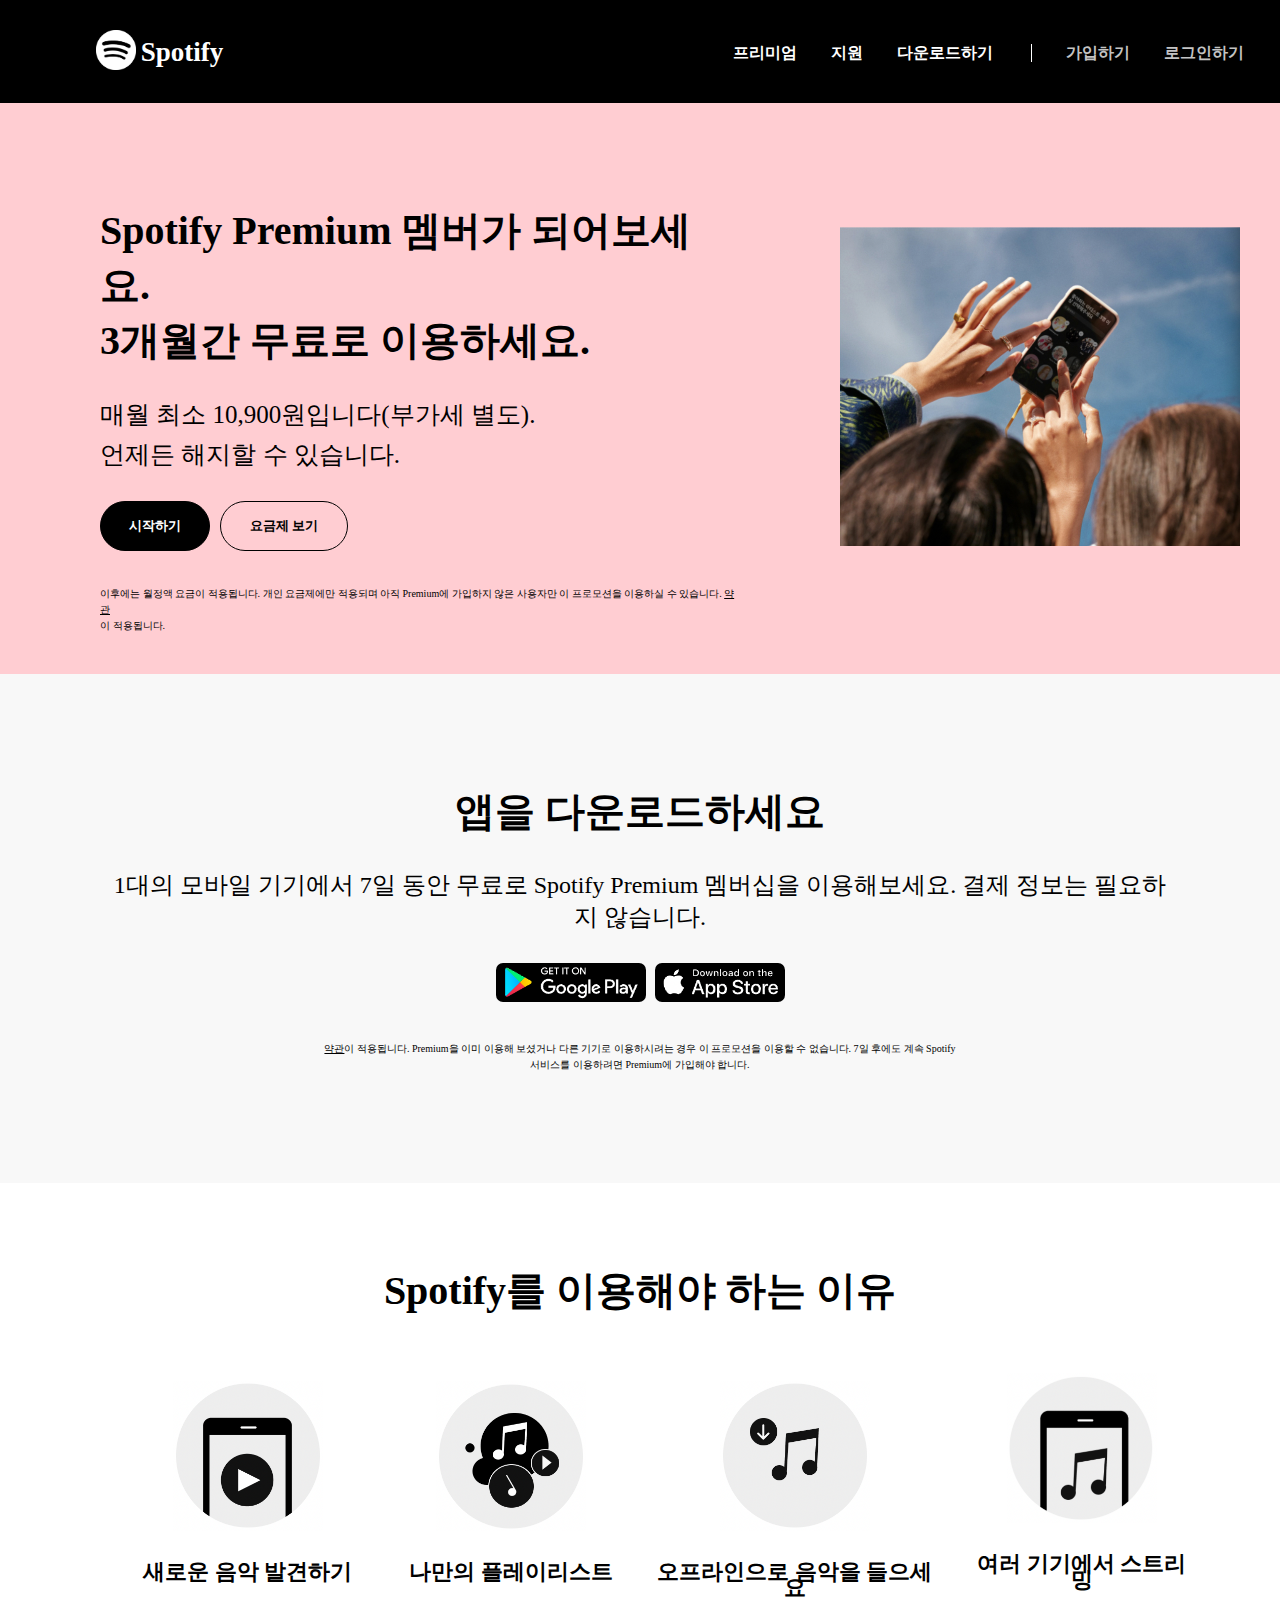
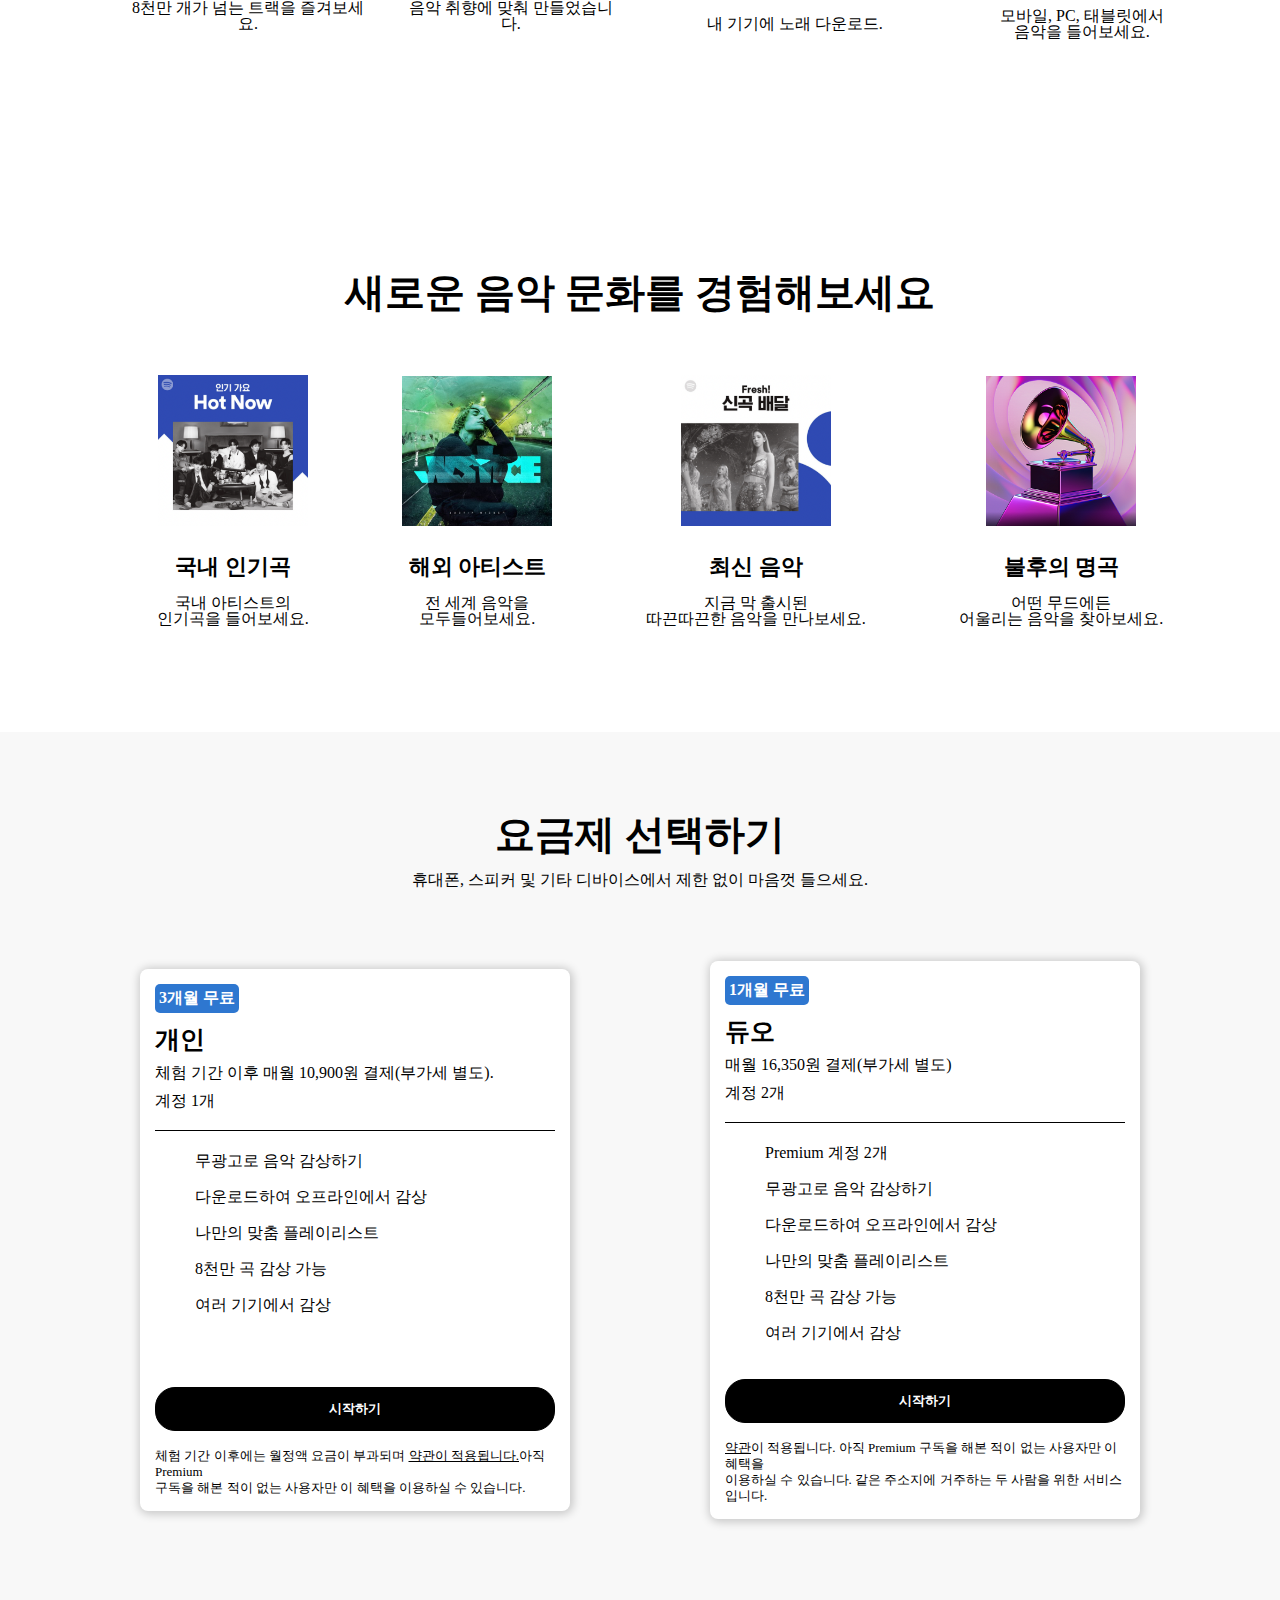
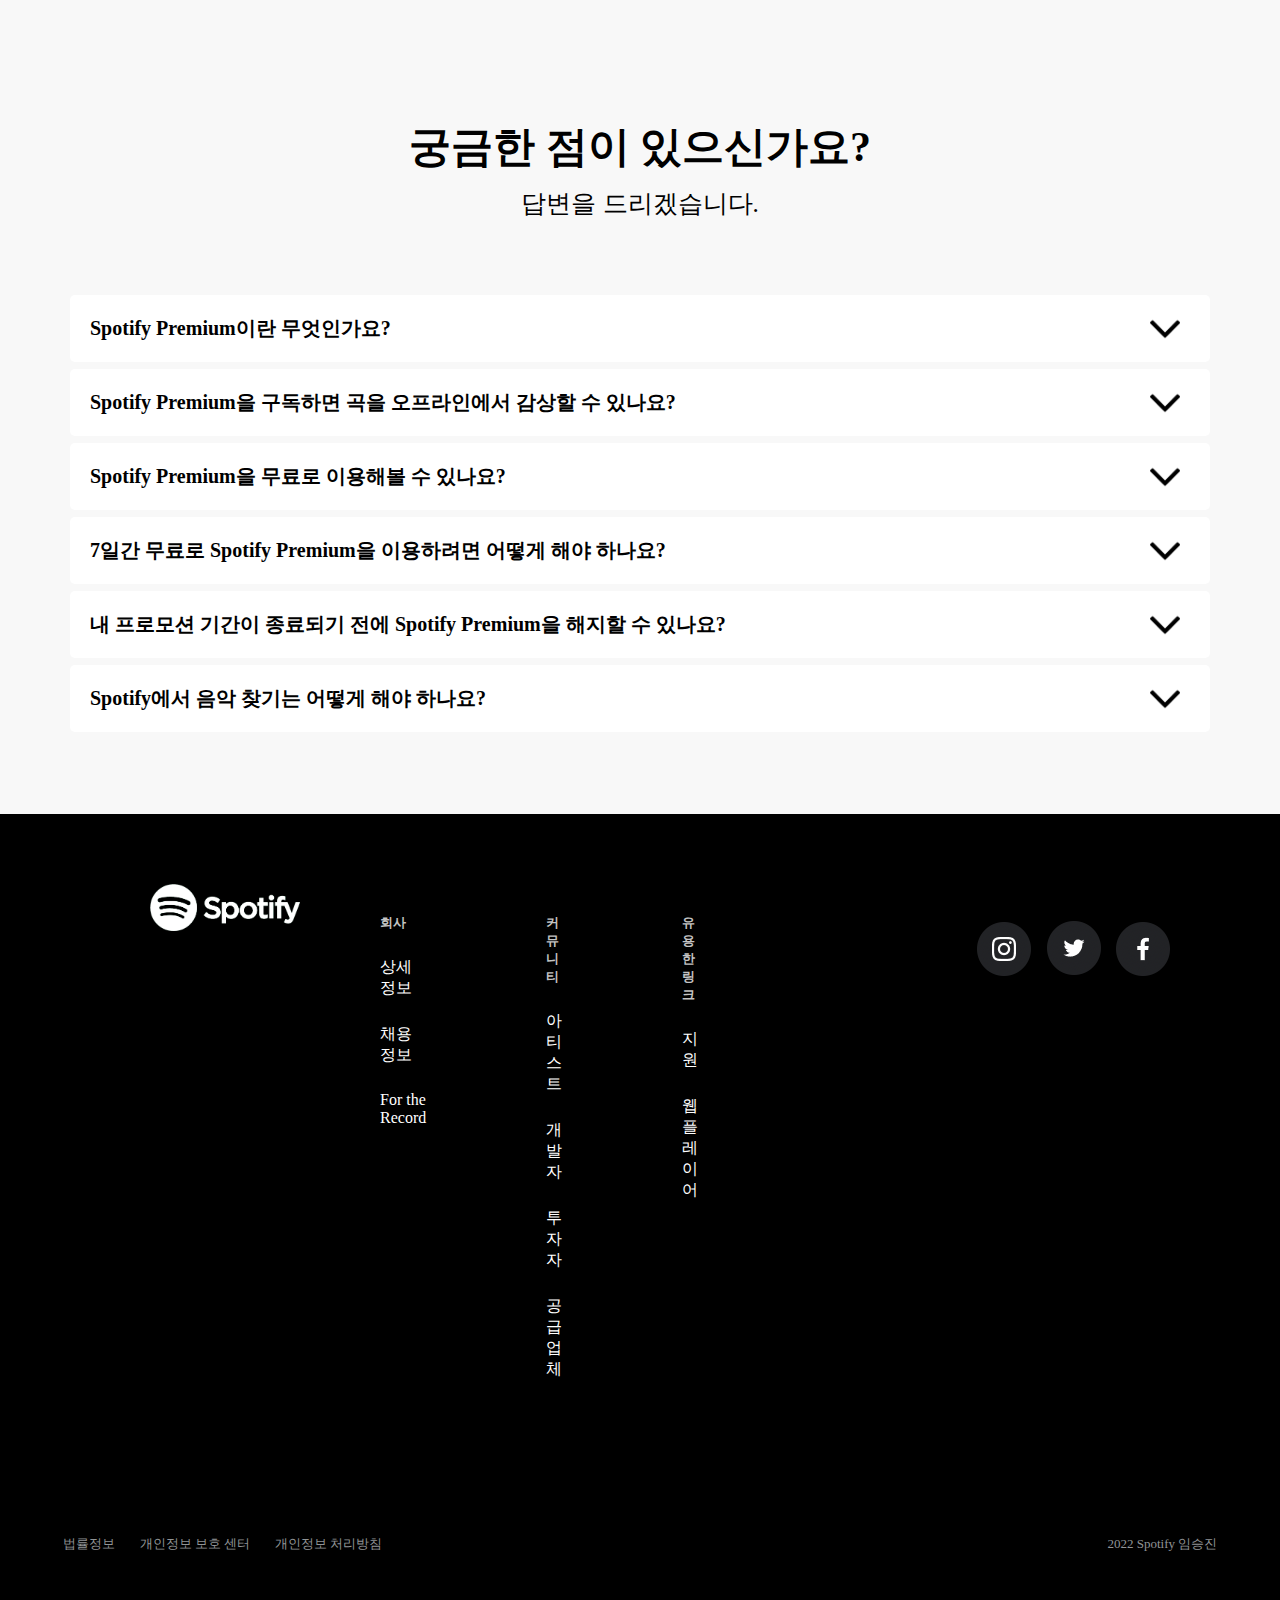
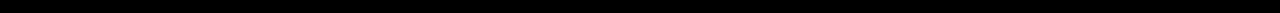
==== index.html @ c87c6ea9 "Add files via upload" ====
<!DOCTYPE html>
<html lang="en">
<head>
    <meta charset="UTF-8">
    <meta http-equiv="X-UA-Compatible" content="IE=edge">
    <meta name="viewport" content="width=device-width, initial-scale=1.0">
    <meta property="og:title" content="Spotify (임승진)">
    <meta property="og:description" content="Clone - Spotify">
    <meta property="og:image" content="hellow.png">
    <title>Spotify (임승진)</title>
</head>
<style>
    * {
        margin: 0 auto;
        padding: 0 auto;
    }

    a {
        color: inherit;
    }

    button:hover {
        background-color: rgba(0, 0, 0, 0.8);
    }

/* */

    #warp a {
        text-decoration: none;
        color: inherit;
    }

    #none {
        color: black;
        border-right: 1px solid white;
    }

    header {
        height: 103px;
        background-color: black;
    }

    header .logo {
        float: left;
        margin-right:5px;
        margin-top: 8px;
    }

    header .header_title {
        float: left;
        margin-top: 37px;
        margin-right: 510px;
        color: white;
        font-size: 27px;
    }

    header .logo img {
        width: 40px;
        margin-top: 22px;
    }

    header .menu {
        justify-content: space-between;
    }

     #warp{
        display: flex;
        justify-content: center;
        text-align: center;  
    }

    header .menu li {
        display: inline-block;
        margin: 43px 30px 0px 0px; /* */  
        color: white;
        font-weight: bold;
    }

    .menu li:hover {
        color: #1ED45F;
    }

    #sign {
        color: #c3c3c3;
    }

    #login {
        color: #c3c3c3;
        margin-right: -20px;
    }


    #sign:hover {
        color: #1ED45F;
    }

    #login:hover {
        color: #1ED45F;
    }

/* */

    .section {
        background-color: #FFCDD2;
        display: flex;
        width: 100%;
    }


    .grap {
        background-color: #FFCDD2;

        display: flex;
        align-items: center;
    }

    .space {
        padding: 100px;
    }

    .main_img {
        width: 400px;
        margin-right: 40px;
    }

    .title {
        font-size: 40px;
        margin-bottom: 30px;
    }

    .text {
        font-size: 25px;
        margin-bottom: 7px;

        font-weight: 400;
    }

    .text_2 {
        font-size: 25px;
        margin-bottom: 30px;
    }

    .alert {
        font-size: 10px;
        margin-top: 35px;
        line-height: 16px;
        margin-bottom: -60px;
    }

    #start {
        background-color: black;
        color: white;

        width: 110px;
        height: 50px;

        border: 1px solid black;
        border-radius: 30px;

        font-weight: bold;
        margin-right: 6px;

    }

    #start:hover {
        background-color: rgba(0, 0, 0, 0.8);
    }

    #pay {
        background-color: #FFCDD2;
        color: black;

        width: 128px;
        height: 50px;

        border: 1px solid black;
        border-radius: 30px;

        font-weight: bold;
    }

    #pay:hover {
        background-color: rgb(255, 231, 233);
    }

    .hi {
        display: inline;
    }

    /* */

    .section_2 {
        display: flex;
        flex-direction: column;
        justify-content: center;
        align-items: center;
        text-align: center;

        padding: 110px;
        padding-bottom: 170px;
        margin-bottom: 80px;
        background-color: rgb(248, 248, 248);
    }

    .section_2_title {
        font-size: 40px;
        font-weight: bold;
        text-align: center;
    }

    .section_2_text {
        font-size: 24px;
        margin-top: 30px;
        margin-bottom: 30px;
    }

    .section_2 .google img {
        width: 150px;
        border-radius: 7px;
        margin-right: 5px;
    }

    .section_2 .app img {
        width: 130px;
        border-radius: 7px;
    }

    /* */
    .section_3 {
        margin-bottom: 200px;
    }

    .section_3_list {
        margin-top: 80px;

        width: 1100px;

        display: flex;
        flex-direction: row;
        justify-content: center;
        align-items: center;

    }

    .section_3 ul, .section_4 ul{
        float: left;
        text-align: center;
        list-style: none;
        line-height: 16px;
        margin-top: -25px;

    }


    .section_3_list img{
        width: 150px;
    }

    .section_3_list ul :nth-child(2) {
        font-weight: bold;
        font-size: 22px;
        margin-top: 30px;
        margin-bottom: 20px;
    }

/* */

    .section_4 {
        margin-bottom: 80px;
    }
    
/* */

    .section_5_title {
        background-color: rgb(248, 248, 248);
        text-align: center;
    }

    .section_5_title :nth-child(1) {
        font-size: 40px;
        font-weight: bold;
        padding-top: 75px;
        margin-bottom: 8px;
    }


    .section_5 {
        background-color: rgb(248, 248, 248);
        display: flex;
        flex-direction: row;
        justify-content: center;
        align-items: center;
    }

    .section_5_box {
        background-color: white;
        width: 400px;

        border-radius: 8px;
        box-shadow: 1px 1px 10px 2px rgba(0, 0, 0, 0.2);

        padding: 15px; 
        margin: 70px;

    }

    .month {
        background-color: rgb(46, 119, 208);
        color: white;
        font-weight: bold;
        font-size: 16px;
        padding: 4px;
        display: inline-block;
        border-radius: 5px;
        margin-bottom: 10px;
    }

    .type {
        font-size: 25px;
        font-weight: bold;
        margin-bottom: 7px;
    }

    .month_ {
        margin-bottom: 7px;
    }

    .border {
        color: white;
        border-bottom: 1px solid black;
    }

    .section_5 ul {
        margin-top: 20px;
    }

    .section_5 li {
        margin-bottom: 15px;
    }

    .start {
        background-color: black;
        color: white;
        width: 400px;
        font-weight: bold;
        font-size: 13px;
        border: 1px solid black;
        border-radius: 20px;
        padding: 12px;
        margin-top: 20px;
    }

    .alert_2 {
        font-size: 13px;
        margin-top: 17px;
        line-height: 16px;
    }
    
/* */

    .section_6 {
        background-color: rgb(248, 248, 248);
        text-align: center;
        padding-bottom: 75px;
    }

    .section_6_title {
        padding-top: 130px;
        font-size: 42px;
        font-weight: bolder;
    }

    .section_6 .give {
        font-size: 25px;
        margin-top: 12px;
        margin-bottom: 75px;
    }

/* accordion */

    input[id*="answer"] {
        display: none;
    }

    input[id*="answer"] + label {
        display: block;
        background-color: white;
        padding: 20px;
        border-radius: 5px;
        font-weight: bold;
        font-size: 20px;
        text-align: start;
        cursor: pointer;
        position: relative;
    }

    input[id*="answer"] + label em {
        position: absolute;
        top: 50%;
        right: 30px;
        width: 30px;
        height: 30px;
        margin-top: -15px;
        display: inline-block;
        background: url(img/arrow_down.png) 0 0 no-repeat;
        background-size: 100%;
    }

    input[id*="answer"] + label + div {
        max-height: 0;
        overflow: hidden;
        background-color: white;
        font-size: 16px;
        font-weight: 500;
        margin-bottom: 4px;
        margin-top: 3px;
        text-align: start;
    }

    input[id*="answer"] + label + div p {
        display: inline-block;
        padding: 20px;
    }

    input[id*="answer"]:checked + label + div {
        max-height: 100px;
        padding: 20px;
    }

    input[id*="answer"]:checked + label{
        background-color: rgba(0, 0, 0, 0.1);
        color: #1ED45F;

    }

    input[id*="answer"]:checked + label em {
        background-position: 0 -30px;
    }

    .accordion {
        width: 1140px;
    }

    .accordion label:hover {
        color: #1ED45F;
    }

/* */

    .footer {
        background-color: black;
        color: white;
        padding: 100px;
        display: flex;
    }

    .footer_grap {
        display: flex;
    }

    .footer img {
        width: 150px;
        margin-top: -30px;
        margin-right: 40px;
        margin-left: 50px;
    }


    .footer_grap_list ul,li {
        list-style: none;
        margin-bottom: 25px;
        display: block;
    }

    .footer_grap ul {
        margin-right: 80px;
    }

    .footer_title {
        font-weight: 700;
        color: #c3c3c3;
        font-size: 13px;
    }

    .footer_img_ul {
        display: flex;
        margin-left: 300px;
    }

    .footer_img_ul img {
        width: 60px;
        margin: 5px;
    }

    #footer_img_3 {
        margin-right: -30px;
    }

    #footer_img_1 {
        margin-left: -150px;
    }

    .footer_grap a {
        text-decoration: none;
    }

    .footer_grap a:hover {
        color:#1ED45F;
    }
/* */
    .last {
        background-color: black;
        color: rgb(145, 148, 150);
        padding-top: 30px;
        padding-bottom: 60px;

        display: flex;
        flex-direction: row;
        justify-content: center;
        align-items: center;
    }

    .last :nth-child(1) {
        font-size: 13px;
        display: flex;
    }

    .last a {
        text-decoration: none;
        margin-right: 25px;
    }

    .last a:hover{
        color: #1ED45F;
    }

    .last p {
        margin-left: 700px;
    }
</style>

<body>
    <header>
        <div id="warp">
            <ul class="menu">
                <h1 class="logo">
                    <a href=""><img src="img/1.png"></a>
                </h1>
                <h1 class="header_title">
                    <a href="">Spotify</a>
                </h1>
                <li><a href="">프리미엄</a></li>
                <li><a href="">지원</a></li>
                <li><a href="">다운로드하기</a></li>
                <li id="none">.</li>
                <li id="sign""><a href="">가입하기</a></li>
                <li id="login"><a href="">로그인하기</a></li>
            </ul>
        </div>
    </header>
    <div class="section">
        <div class="grap">
            <div class="space">
                <h1 class="title">Spotify Premium 멤버가 되어보세요. <br> 3⁠개⁠월⁠간 무⁠료⁠로 이⁠용⁠하⁠세⁠요.</h1>
                <p class="text">매월 최소 10,900원입니다(부가세 별도).</p>
                <p class="text_2">언제든 해지할 수 있습니다.</p>
                <div class="hi"><button id="start">시작하기</button></div>
                <div class="hi"><button id="pay">요금제 보기</button></div>
                <p class="alert">이후에는 월정액 요금이 적용됩니다. 개인 요금제에만 적용되며 아직 Premium에 가입하지 않은 사용자만 이 프로모션을 이용하실 수 있습니다. <a
                        href="https://www.spotify.com/kr-ko/premium/?utm_source=kr_brand_none_text&utm_medium=paidsearch&utm_campaign=alwayson_kr_kr_premiumbusiness_koreasearch+desktop+core_brand+text+exact+kr+google&gclid=CjwKCAjw2rmWBhB4EiwAiJ0mtbAYKcS-V0rnIRgKWp7u4likzPueiaEJuzND63UTiAsfVI6I49yG6RoCrrcQAvD_BwE&gclsrc=aw.ds">약관</a><br>이 적용됩니다.</p>
            </div>
            <div><img class="main_img" src="img/spotify.png" alt=""></div>
        </div>
    </div>

    <div class="section_2">
            <p class="section_2_title">앱을 다운로드하세요</p>
            <p class="section_2_text">1대의 모바일 기기에서 7일 동안 무료로 Spotify Premium 멤버십을 이용해보세요. 결제 정보는 필요하지 않습니다.</p>
        <div>
            <a href="" class="google"><img src="img/google.png" alt=""></a>
            <a href="" class="app"><img src="img/app.png" alt=""></a>
        </div>
        <p class="alert"><a href="">약관</a>이 적용됩니다. Premium을 이미 이용해 보셨거나 다른 기기로 이용하시려는 경우 이 프로모션을 이용할 수 없습니다. 7일 후에도 계속 Spotify <br> 서비스를 이용하려면 Premium에 가입해야 합니다.</p> 
    </div>

    <div class="section_3">
        <p class="section_2_title">Spotify를 이용해야 하는 이유</p>
        <div class="section_3_list">
            <ul>
                <li><img src="img/section_1.png" alt=""></li>
                <li>새로운 음악 발견하기</li>
                <li>8천만 개가 넘는 트랙을 즐겨보세요.</li>
            </ul>
            <ul>
                <li><img src="img/section_2.png" alt=""></li>
                <li>나만의 플레이리스트</li>
                <li>음악 취향에 맞춰 만들었습니다.</li>
            </ul>
            <ul>
                <li><img src="img/section_3.png" alt=""></li>
                <li>오프라인으로 음악을 들으세요</li>
                <li>내 기기에 노래 다운로드.</li>
            </ul>
            <ul>
                <li><img src="img/section_4.png" alt=""></li>
                <li>여러 기기에서 스트리밍</li>
                <li>모바일, PC, 태블릿에서 <br>음악을 들어보세요.</li>
            </ul>
        </div>
    </div>
    
    <div class="section_4">
        <p class="section_2_title">새로운 음악 문화를 경험해보세요</p>
        <div class="section_3_list">
            <ul>
                <li><img src="img/new.png" alt=""></li>
                <li>국내 인기곡</li>
                <li>국내 아티스트의 <br> ⁠인기곡을 들어보세요.</li>
            </ul>
            <ul>
                <li><img src="img/justin.jpeg" alt=""></li>
                <li>해외 아티스트</li>
                <li>전 세계 음악을 <br> 모두들어보세요.</li>
            </ul>
            <ul>
                <li><img src="img/fresh.png" alt=""></li>
                <li>최신 음악</li>
                <li>지금 막 출시된 <br> 따끈따끈한 음악을 만나보세요.</li>
            </ul>
            <ul>
                <li><img src="img/grammy.jpeg" alt=""></li>
                <li>불후의 명곡</li>
                <li>어떤 무드에든 <br> 어울리는 음악을 찾아보세요.</li>
            </ul>
        </div>
    </div>
        <div class="section_5_title">
            <p>요금제 선택하기</p>
            <p>휴대폰, 스피커 및 기타 디바이스에서 제한 없이 마음껏 들으세요.</p>
        </div>
    <div class="section_5">
        <div class="section_5_box">
            <div class="section_5_in">
                <p class="month">3개월 무료</p>
                <p class="type">개인</p>
                <p class="month_">체험 기간 이후 매월 10,900원 결제(부가세 별도).</p>
                <p>계정 1개</p>
                <div class="border">.</div>
                <div>
                    <ul>
                        <li>무광고로 음악 감상하기</li>
                        <li>다운로드하여 오프라인에서 감상</li>
                        <li>나만의 맞춤 플레이리스트</li>
                        <li>8천만 곡 감상 가능</li>
                        <li>여러 기기에서 감상</li> <br> <br>
                    </ul>
                </div>
                <div>
                    <button class="start">시작하기</button>
                </div>
                <p class="alert_2">체험 기간 이후에는 월정액 요금이 부과되며 <a href="#">약관이 적용됩니다.</a>아직 Premium <br> 구독을 해본 적이 없는 사용자만 이 혜택을 이용하실 수 있습니다.</p>
            </div>
        </div>

        <div class="section_5_box">
            <div class="section_5_in">
                <p class="month">1개월 무료</p>
                <p class="type">듀오</p>
                <p class="month_">매월 16,350원 결제(부가세 별도)</p>
                <p>계정 2개</p>
                <div class="border">.</div>
                <div>
                    <ul>
                        <li>Premium 계정 2개</li>
                        <li>무광고로 음악 감상하기</li>
                        <li>다운로드하여 오프라인에서 감상</li>
                        <li>나만의 맞춤 플레이리스트</li>
                        <li>8천만 곡 감상 가능</li>
                        <li>여러 기기에서 감상</li>
                    </ul>
                </div>
                <div>
                    <button class="start">시작하기</button>
                </div>
                <p class="alert_2"><a href="#">약관</a>이 적용됩니다. 아직 Premium 구독을 해본 적이 없는 사용자만 이 혜택을 <br>이용하실 수 있습니다. 같은 주소지에 거주하는 두 사람을 위한 서비스입니다.</p>
            </div>
        </div>
    </div>

    <div class="section_6">
        <p class="section_6_title">궁금한 점이 있으신가요?</p>
        <p class="give">답변을 드리겠습니다.</p>
        <div class="accordion">
            <input type="checkbox" name="" id="answer01">
            <label for="answer01">Spotify Premium이란 무엇인가요? <em></em></label>
            <div><p>
                Spotify Premium은 유료 멤버십 서비스입니다.
                대한민국에서는 개인 및 듀오 요금제로 Spotify Premium을 사용할 수 있습니다.</p></div>
            </div>
            
            <div class="accordion">
                <input type="checkbox" name="" id="answer02">
                <label for="answer02">Spotify Premium을 구독하면 곡을 오프라인에서 감상할 수 있나요? <em></em></label>
                <div><p>예. 모든 요금제에서 오프라인 감상이 가능합니다. 다운로드한 플레이리스트는 기기의 Spotify 앱에 저장되며 오프라인에서 스트리밍할 수 있습니다. 7일 무료 체험에서는 오프라인 듣기를 할 수 없습니다.</p></div>
            </div>
            
            <div class="accordion">
                <input type="checkbox" name="" id="answer03">
                <label for="answer03">Spotify Premium을 무료로 이용해볼 수 있나요? <em></em></label>
                <div><p>예. 아직 Premium을 이용해 보신 적이 없다면 1개의 모바일 폰에서 7일 동안 무료로 Spotify Premium을 이용하실 수 있습니다. 결제 세부 정보는 필요하지 않습니다. 7일 무료 체험 기간 이후에 개인 또는 듀오 요금제를 구독하면 1개월 동안 무료로 Premium 멤버십을 이용하실 수 있습니다.</p></div>
            </div>
            
            <div class="accordion">
                <input type="checkbox" name="" id="answer04">
                <label for="answer04">7일간 무료로 Spotify Premium을 이용하려면 어떻게 해야 하나요? <em></em></label>
                <div><p>Spotify Premium에 가입한 다음 모바일 폰의 Spotify 앱을 통해서 7일간 무료로 체험해 보실 수 있습니다. 이 기간에는 모바일 폰 이외의 다른 디바이스에 이 혜택이 제공되지 않습니다.</p></div>
            </div>
            
            <div class="accordion">
                <input type="checkbox" name="" id="answer05">
                <label for="answer05">내 프로모션 기간이 종료되기 전에 Spotify Premium을 해지할 수 있나요? <em></em></label>
                <div><p>예. 계정 페이지에서 언제든 해지 가능합니다.</p></div>
            </div>
            
            <div class="accordion">
                <input type="checkbox" name="" id="answer06">
                <label for="answer06">Spotify에서 음악 찾기는 어떻게 해야 하나요? <em></em></label>
                <div><p>Spotify는 원하는 음악을 검색할 수 있는 음악 검색 기능을 쉽게 사용할 수 있습니다. iOS 또는 Android 앱에서는 가사 검색도 지원됩니다.</p></div>
            </div>
        </div>
    </div>

    <footer>
        <div class="footer">
            <div class="footer_grap">
                <div><img src="img/2.png" alt=""></div>
                        <ul>
                            <li class="footer_title">회사</li> <a href="">
                            <a href="#"><li class="_hover">상세정보</li></a>
                            <a href="#"><li class="_hover">채용 정보</li></a>
                            <a href="#"><li class="_hover">For the Record</li></a>
                        </ul>
                        <ul>
                            <li class="footer_title">커뮤니티</li>
                            <a href="#"><li class="_hover">아티스트</li></a>
                            <a href="#"><li class="_hover">개발자</li></a>
                            <a href="#"><li class="_hover">투자자</li></a>
                            <a href="#"><li class="_hover">공급업체</li></a>
                        </ul>
                        <ul>
                            <li class="footer_title">유용한 링크</li>
                            <a href="#"><li class="_hover">지원</li></a>
                            <a href="#"><li class="_hover">웹 플레이어</li></a>
                        </ul>
                    <div>
                        <ul class="footer_img_ul">
                            <li id="footer_img_1"><a href="#"><img src="img/footer_1.png" alt=""></a></li>
                            <li><a href="#"><img src="img/footer_2.png" alt=""></a></li>
                            <li id="footer_img_3"><a href="#"><img src="img/footer_3.png" alt=""></a></li>
                        </ul>
                    </div>
                    <div>
                        
                    </div>
                </div>
            </footer>

            <div class="last">
                <div>
                    <a href="#">법률정보</a>
                    <a href="#">개인정보 보호 센터</a>
                    <a href="#">개인정보 처리방침</a>
                    <p>2022 Spotify 임승진</p>
                </div>
            </div>
    <script src="js.js"></script>
    </body>
    
    </html>
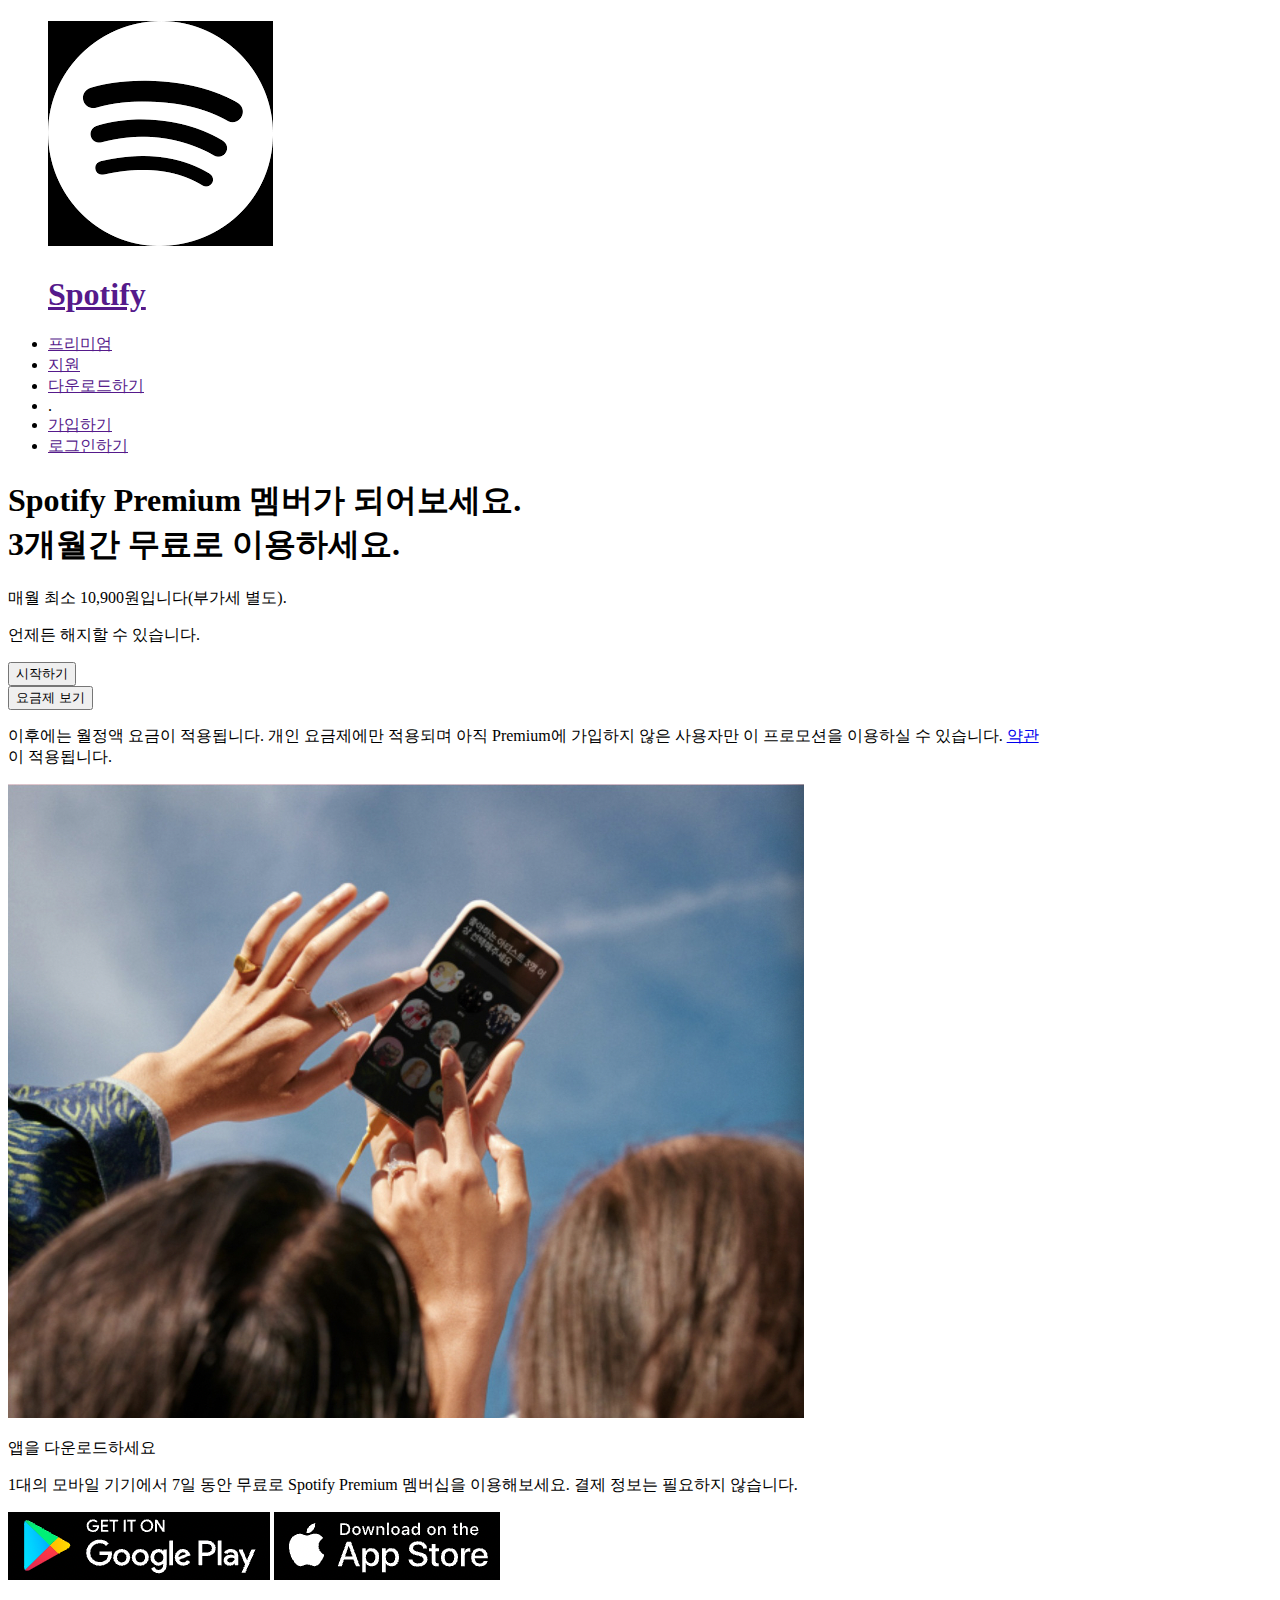
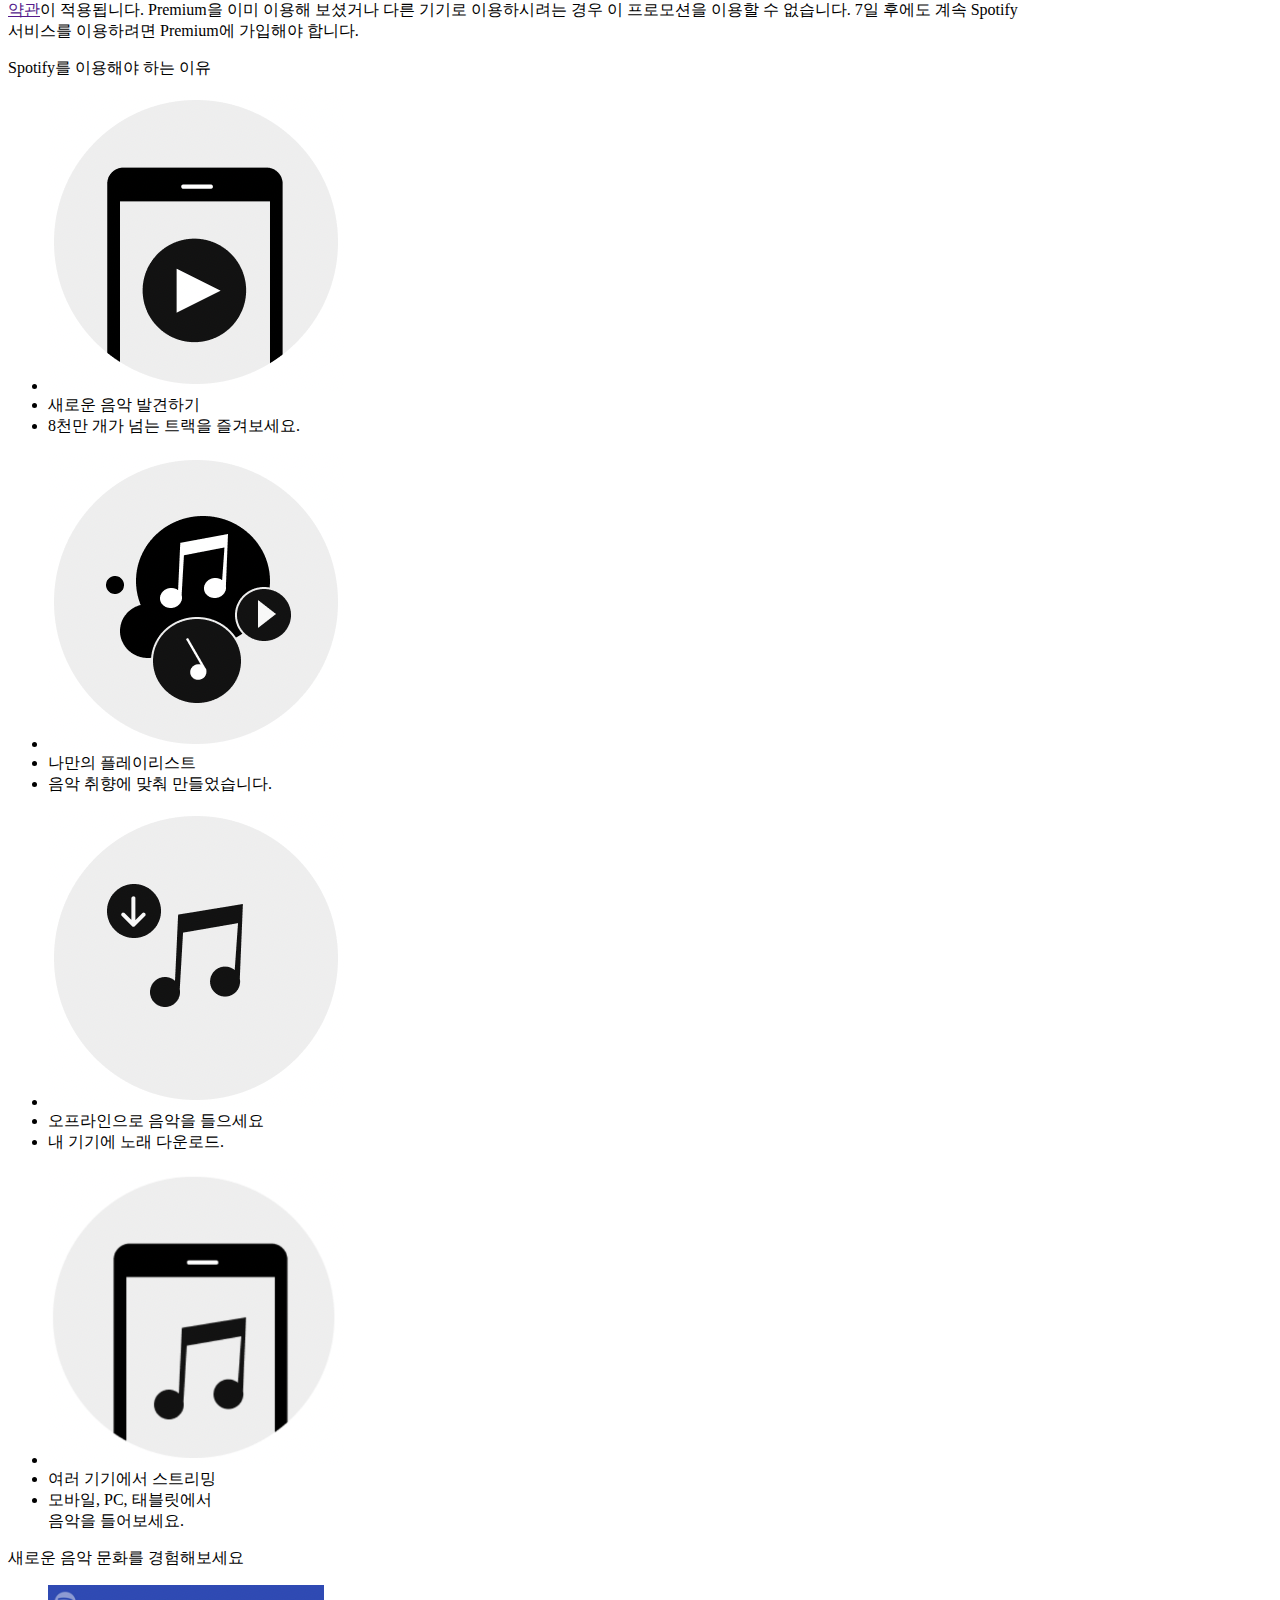
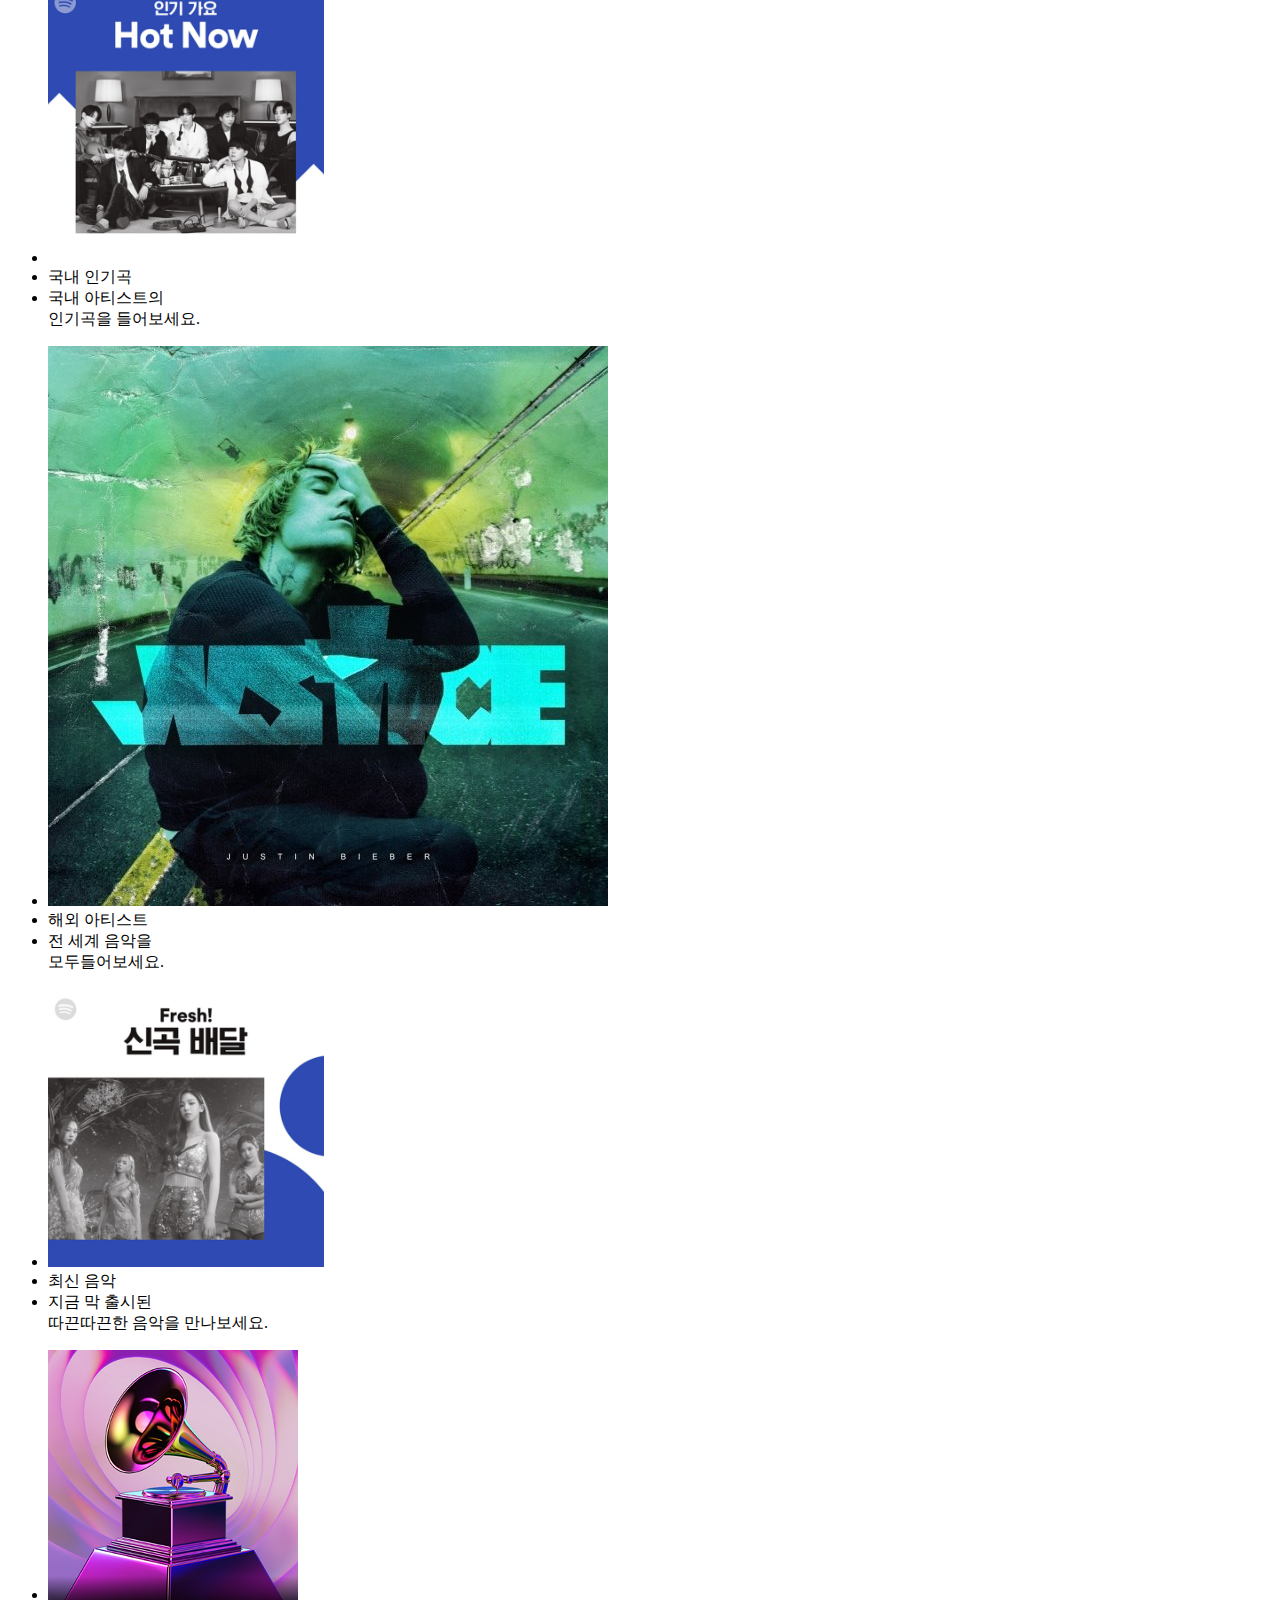
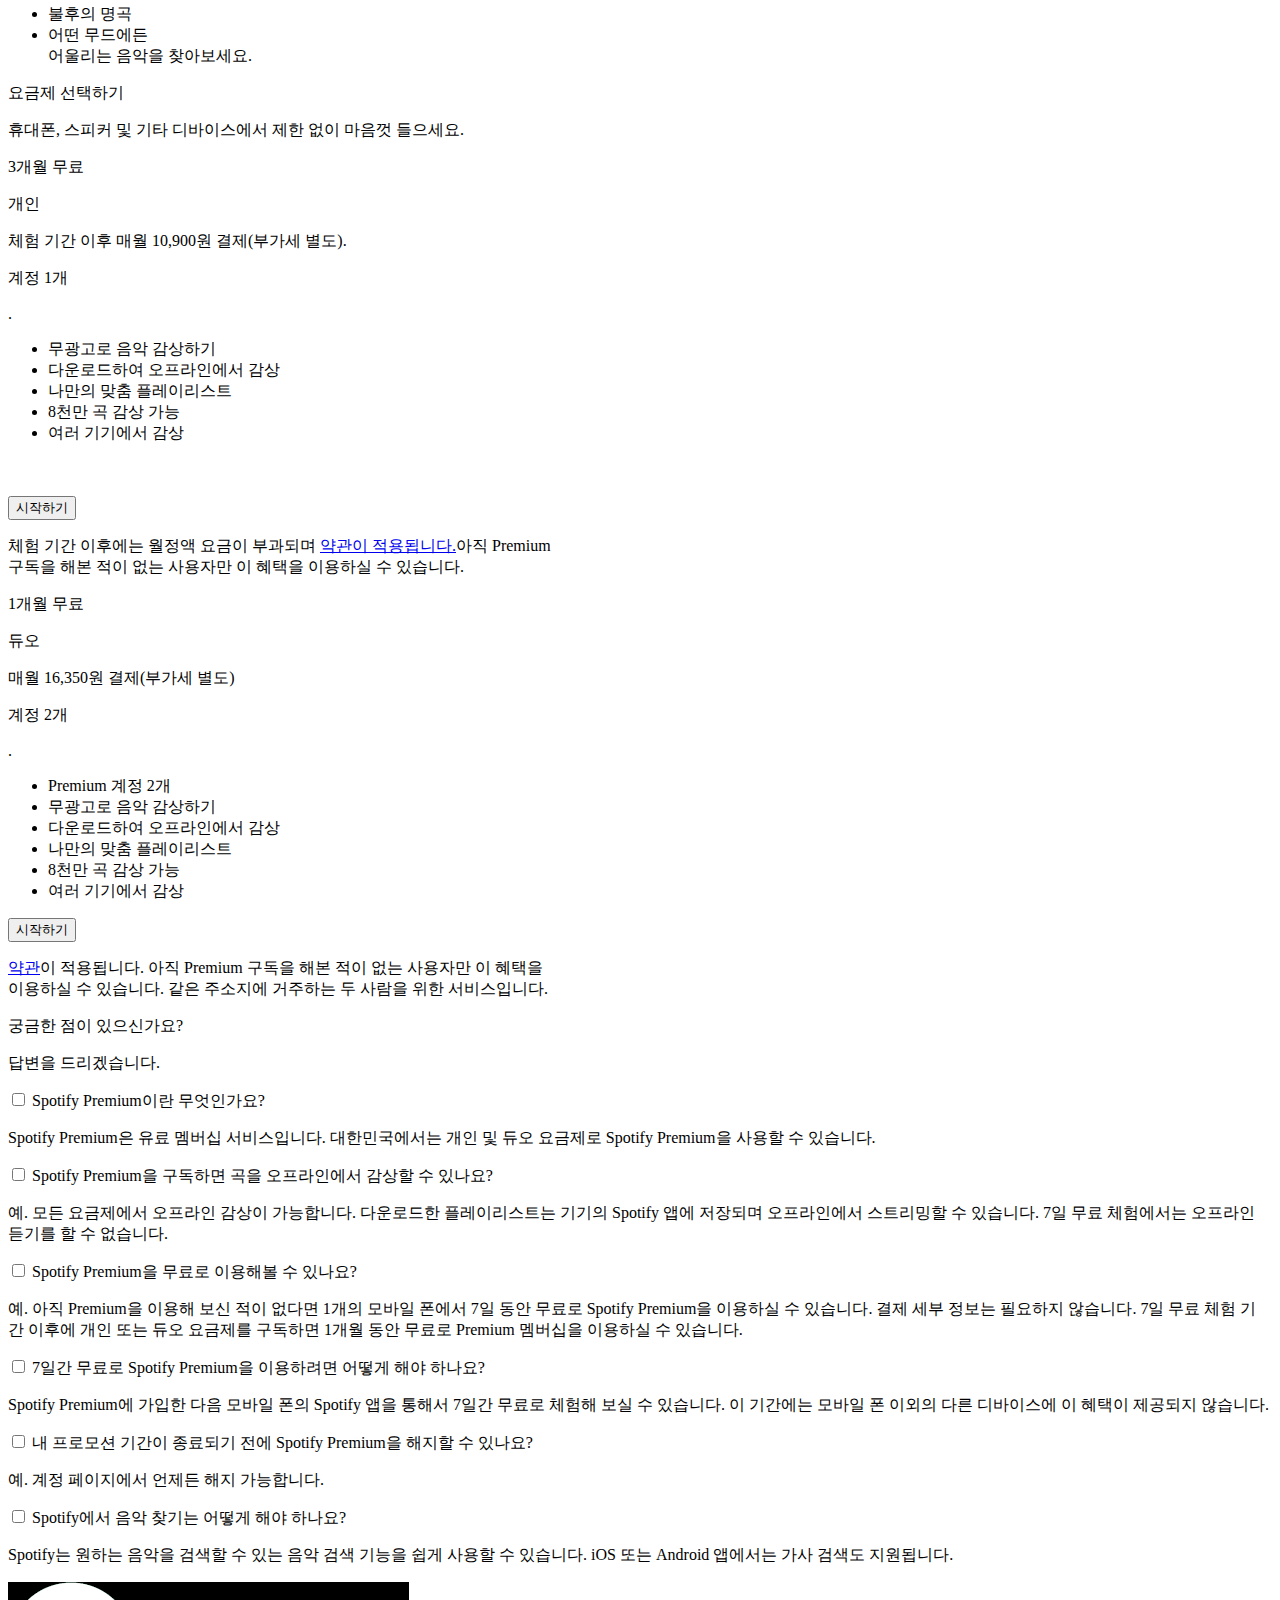
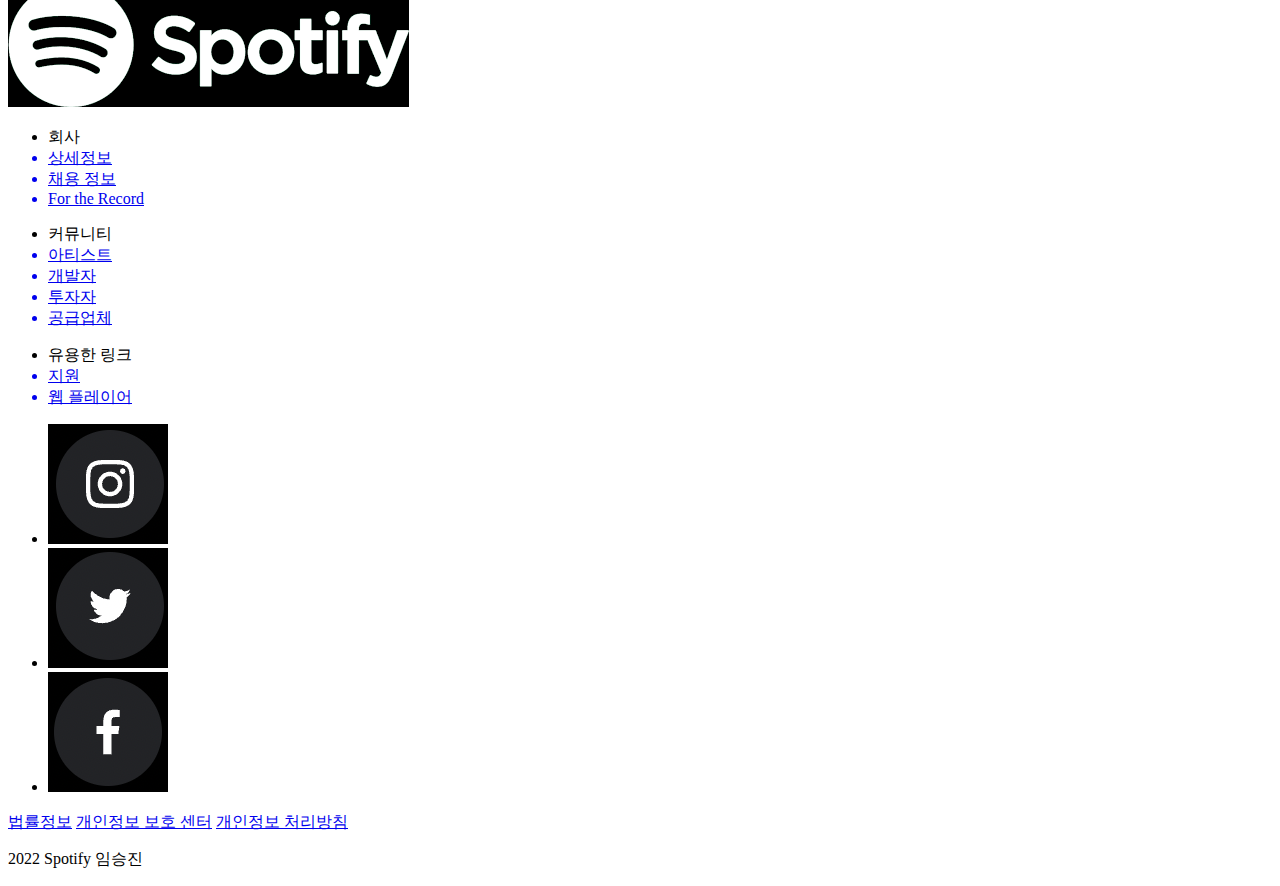
==== commit eed7a268: "Update index.html" ====
--- a/index.html
+++ b/index.html
@@ -8,537 +8,8 @@
     <meta property="og:description" content="Clone - Spotify">
     <meta property="og:image" content="hellow.png">
     <title>Spotify (임승진)</title>
+    <link rel="stylesheet" href="style.css">
 </head>
-<style>
-    * {
-        margin: 0 auto;
-        padding: 0 auto;
-    }
-
-    a {
-        color: inherit;
-    }
-
-    button:hover {
-        background-color: rgba(0, 0, 0, 0.8);
-    }
-
-/* */
-
-    #warp a {
-        text-decoration: none;
-        color: inherit;
-    }
-
-    #none {
-        color: black;
-        border-right: 1px solid white;
-    }
-
-    header {
-        height: 103px;
-        background-color: black;
-    }
-
-    header .logo {
-        float: left;
-        margin-right:5px;
-        margin-top: 8px;
-    }
-
-    header .header_title {
-        float: left;
-        margin-top: 37px;
-        margin-right: 510px;
-        color: white;
-        font-size: 27px;
-    }
-
-    header .logo img {
-        width: 40px;
-        margin-top: 22px;
-    }
-
-    header .menu {
-        justify-content: space-between;
-    }
-
-     #warp{
-        display: flex;
-        justify-content: center;
-        text-align: center;  
-    }
-
-    header .menu li {
-        display: inline-block;
-        margin: 43px 30px 0px 0px; /* */  
-        color: white;
-        font-weight: bold;
-    }
-
-    .menu li:hover {
-        color: #1ED45F;
-    }
-
-    #sign {
-        color: #c3c3c3;
-    }
-
-    #login {
-        color: #c3c3c3;
-        margin-right: -20px;
-    }
-
-
-    #sign:hover {
-        color: #1ED45F;
-    }
-
-    #login:hover {
-        color: #1ED45F;
-    }
-
-/* */
-
-    .section {
-        background-color: #FFCDD2;
-        display: flex;
-        width: 100%;
-    }
-
-
-    .grap {
-        background-color: #FFCDD2;
-
-        display: flex;
-        align-items: center;
-    }
-
-    .space {
-        padding: 100px;
-    }
-
-    .main_img {
-        width: 400px;
-        margin-right: 40px;
-    }
-
-    .title {
-        font-size: 40px;
-        margin-bottom: 30px;
-    }
-
-    .text {
-        font-size: 25px;
-        margin-bottom: 7px;
-
-        font-weight: 400;
-    }
-
-    .text_2 {
-        font-size: 25px;
-        margin-bottom: 30px;
-    }
-
-    .alert {
-        font-size: 10px;
-        margin-top: 35px;
-        line-height: 16px;
-        margin-bottom: -60px;
-    }
-
-    #start {
-        background-color: black;
-        color: white;
-
-        width: 110px;
-        height: 50px;
-
-        border: 1px solid black;
-        border-radius: 30px;
-
-        font-weight: bold;
-        margin-right: 6px;
-
-    }
-
-    #start:hover {
-        background-color: rgba(0, 0, 0, 0.8);
-    }
-
-    #pay {
-        background-color: #FFCDD2;
-        color: black;
-
-        width: 128px;
-        height: 50px;
-
-        border: 1px solid black;
-        border-radius: 30px;
-
-        font-weight: bold;
-    }
-
-    #pay:hover {
-        background-color: rgb(255, 231, 233);
-    }
-
-    .hi {
-        display: inline;
-    }
-
-    /* */
-
-    .section_2 {
-        display: flex;
-        flex-direction: column;
-        justify-content: center;
-        align-items: center;
-        text-align: center;
-
-        padding: 110px;
-        padding-bottom: 170px;
-        margin-bottom: 80px;
-        background-color: rgb(248, 248, 248);
-    }
-
-    .section_2_title {
-        font-size: 40px;
-        font-weight: bold;
-        text-align: center;
-    }
-
-    .section_2_text {
-        font-size: 24px;
-        margin-top: 30px;
-        margin-bottom: 30px;
-    }
-
-    .section_2 .google img {
-        width: 150px;
-        border-radius: 7px;
-        margin-right: 5px;
-    }
-
-    .section_2 .app img {
-        width: 130px;
-        border-radius: 7px;
-    }
-
-    /* */
-    .section_3 {
-        margin-bottom: 200px;
-    }
-
-    .section_3_list {
-        margin-top: 80px;
-
-        width: 1100px;
-
-        display: flex;
-        flex-direction: row;
-        justify-content: center;
-        align-items: center;
-
-    }
-
-    .section_3 ul, .section_4 ul{
-        float: left;
-        text-align: center;
-        list-style: none;
-        line-height: 16px;
-        margin-top: -25px;
-
-    }
-
-
-    .section_3_list img{
-        width: 150px;
-    }
-
-    .section_3_list ul :nth-child(2) {
-        font-weight: bold;
-        font-size: 22px;
-        margin-top: 30px;
-        margin-bottom: 20px;
-    }
-
-/* */
-
-    .section_4 {
-        margin-bottom: 80px;
-    }
-    
-/* */
-
-    .section_5_title {
-        background-color: rgb(248, 248, 248);
-        text-align: center;
-    }
-
-    .section_5_title :nth-child(1) {
-        font-size: 40px;
-        font-weight: bold;
-        padding-top: 75px;
-        margin-bottom: 8px;
-    }
-
-
-    .section_5 {
-        background-color: rgb(248, 248, 248);
-        display: flex;
-        flex-direction: row;
-        justify-content: center;
-        align-items: center;
-    }
-
-    .section_5_box {
-        background-color: white;
-        width: 400px;
-
-        border-radius: 8px;
-        box-shadow: 1px 1px 10px 2px rgba(0, 0, 0, 0.2);
-
-        padding: 15px; 
-        margin: 70px;
-
-    }
-
-    .month {
-        background-color: rgb(46, 119, 208);
-        color: white;
-        font-weight: bold;
-        font-size: 16px;
-        padding: 4px;
-        display: inline-block;
-        border-radius: 5px;
-        margin-bottom: 10px;
-    }
-
-    .type {
-        font-size: 25px;
-        font-weight: bold;
-        margin-bottom: 7px;
-    }
-
-    .month_ {
-        margin-bottom: 7px;
-    }
-
-    .border {
-        color: white;
-        border-bottom: 1px solid black;
-    }
-
-    .section_5 ul {
-        margin-top: 20px;
-    }
-
-    .section_5 li {
-        margin-bottom: 15px;
-    }
-
-    .start {
-        background-color: black;
-        color: white;
-        width: 400px;
-        font-weight: bold;
-        font-size: 13px;
-        border: 1px solid black;
-        border-radius: 20px;
-        padding: 12px;
-        margin-top: 20px;
-    }
-
-    .alert_2 {
-        font-size: 13px;
-        margin-top: 17px;
-        line-height: 16px;
-    }
-    
-/* */
-
-    .section_6 {
-        background-color: rgb(248, 248, 248);
-        text-align: center;
-        padding-bottom: 75px;
-    }
-
-    .section_6_title {
-        padding-top: 130px;
-        font-size: 42px;
-        font-weight: bolder;
-    }
-
-    .section_6 .give {
-        font-size: 25px;
-        margin-top: 12px;
-        margin-bottom: 75px;
-    }
-
-/* accordion */
-
-    input[id*="answer"] {
-        display: none;
-    }
-
-    input[id*="answer"] + label {
-        display: block;
-        background-color: white;
-        padding: 20px;
-        border-radius: 5px;
-        font-weight: bold;
-        font-size: 20px;
-        text-align: start;
-        cursor: pointer;
-        position: relative;
-    }
-
-    input[id*="answer"] + label em {
-        position: absolute;
-        top: 50%;
-        right: 30px;
-        width: 30px;
-        height: 30px;
-        margin-top: -15px;
-        display: inline-block;
-        background: url(img/arrow_down.png) 0 0 no-repeat;
-        background-size: 100%;
-    }
-
-    input[id*="answer"] + label + div {
-        max-height: 0;
-        overflow: hidden;
-        background-color: white;
-        font-size: 16px;
-        font-weight: 500;
-        margin-bottom: 4px;
-        margin-top: 3px;
-        text-align: start;
-    }
-
-    input[id*="answer"] + label + div p {
-        display: inline-block;
-        padding: 20px;
-    }
-
-    input[id*="answer"]:checked + label + div {
-        max-height: 100px;
-        padding: 20px;
-    }
-
-    input[id*="answer"]:checked + label{
-        background-color: rgba(0, 0, 0, 0.1);
-        color: #1ED45F;
-
-    }
-
-    input[id*="answer"]:checked + label em {
-        background-position: 0 -30px;
-    }
-
-    .accordion {
-        width: 1140px;
-    }
-
-    .accordion label:hover {
-        color: #1ED45F;
-    }
-
-/* */
-
-    .footer {
-        background-color: black;
-        color: white;
-        padding: 100px;
-        display: flex;
-    }
-
-    .footer_grap {
-        display: flex;
-    }
-
-    .footer img {
-        width: 150px;
-        margin-top: -30px;
-        margin-right: 40px;
-        margin-left: 50px;
-    }
-
-
-    .footer_grap_list ul,li {
-        list-style: none;
-        margin-bottom: 25px;
-        display: block;
-    }
-
-    .footer_grap ul {
-        margin-right: 80px;
-    }
-
-    .footer_title {
-        font-weight: 700;
-        color: #c3c3c3;
-        font-size: 13px;
-    }
-
-    .footer_img_ul {
-        display: flex;
-        margin-left: 300px;
-    }
-
-    .footer_img_ul img {
-        width: 60px;
-        margin: 5px;
-    }
-
-    #footer_img_3 {
-        margin-right: -30px;
-    }
-
-    #footer_img_1 {
-        margin-left: -150px;
-    }
-
-    .footer_grap a {
-        text-decoration: none;
-    }
-
-    .footer_grap a:hover {
-        color:#1ED45F;
-    }
-/* */
-    .last {
-        background-color: black;
-        color: rgb(145, 148, 150);
-        padding-top: 30px;
-        padding-bottom: 60px;
-
-        display: flex;
-        flex-direction: row;
-        justify-content: center;
-        align-items: center;
-    }
-
-    .last :nth-child(1) {
-        font-size: 13px;
-        display: flex;
-    }
-
-    .last a {
-        text-decoration: none;
-        margin-right: 25px;
-    }
-
-    .last a:hover{
-        color: #1ED45F;
-    }
-
-    .last p {
-        margin-left: 700px;
-    }
-</style>
-
 <body>
     <header>
         <div id="warp">
@@ -775,5 +246,4 @@
             </div>
     <script src="js.js"></script>
     </body>
-    
-    </html>+    </html>
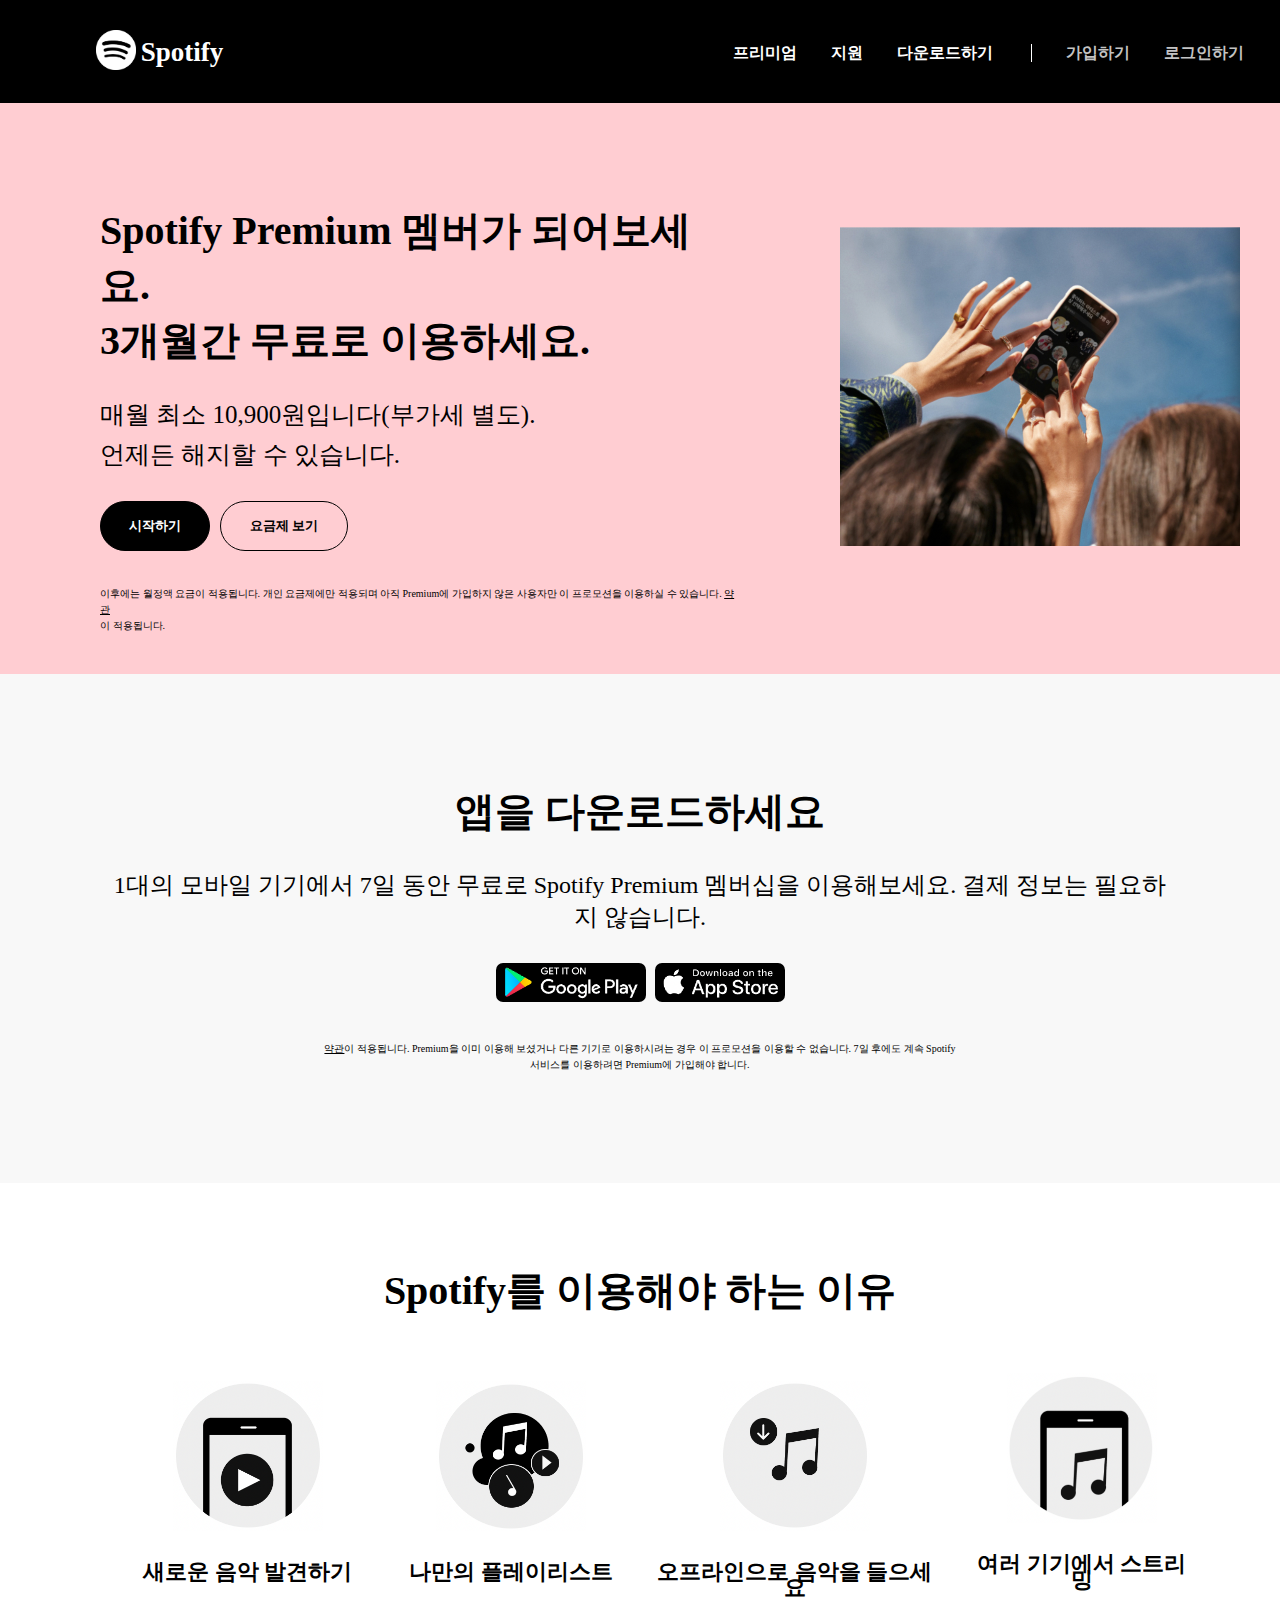
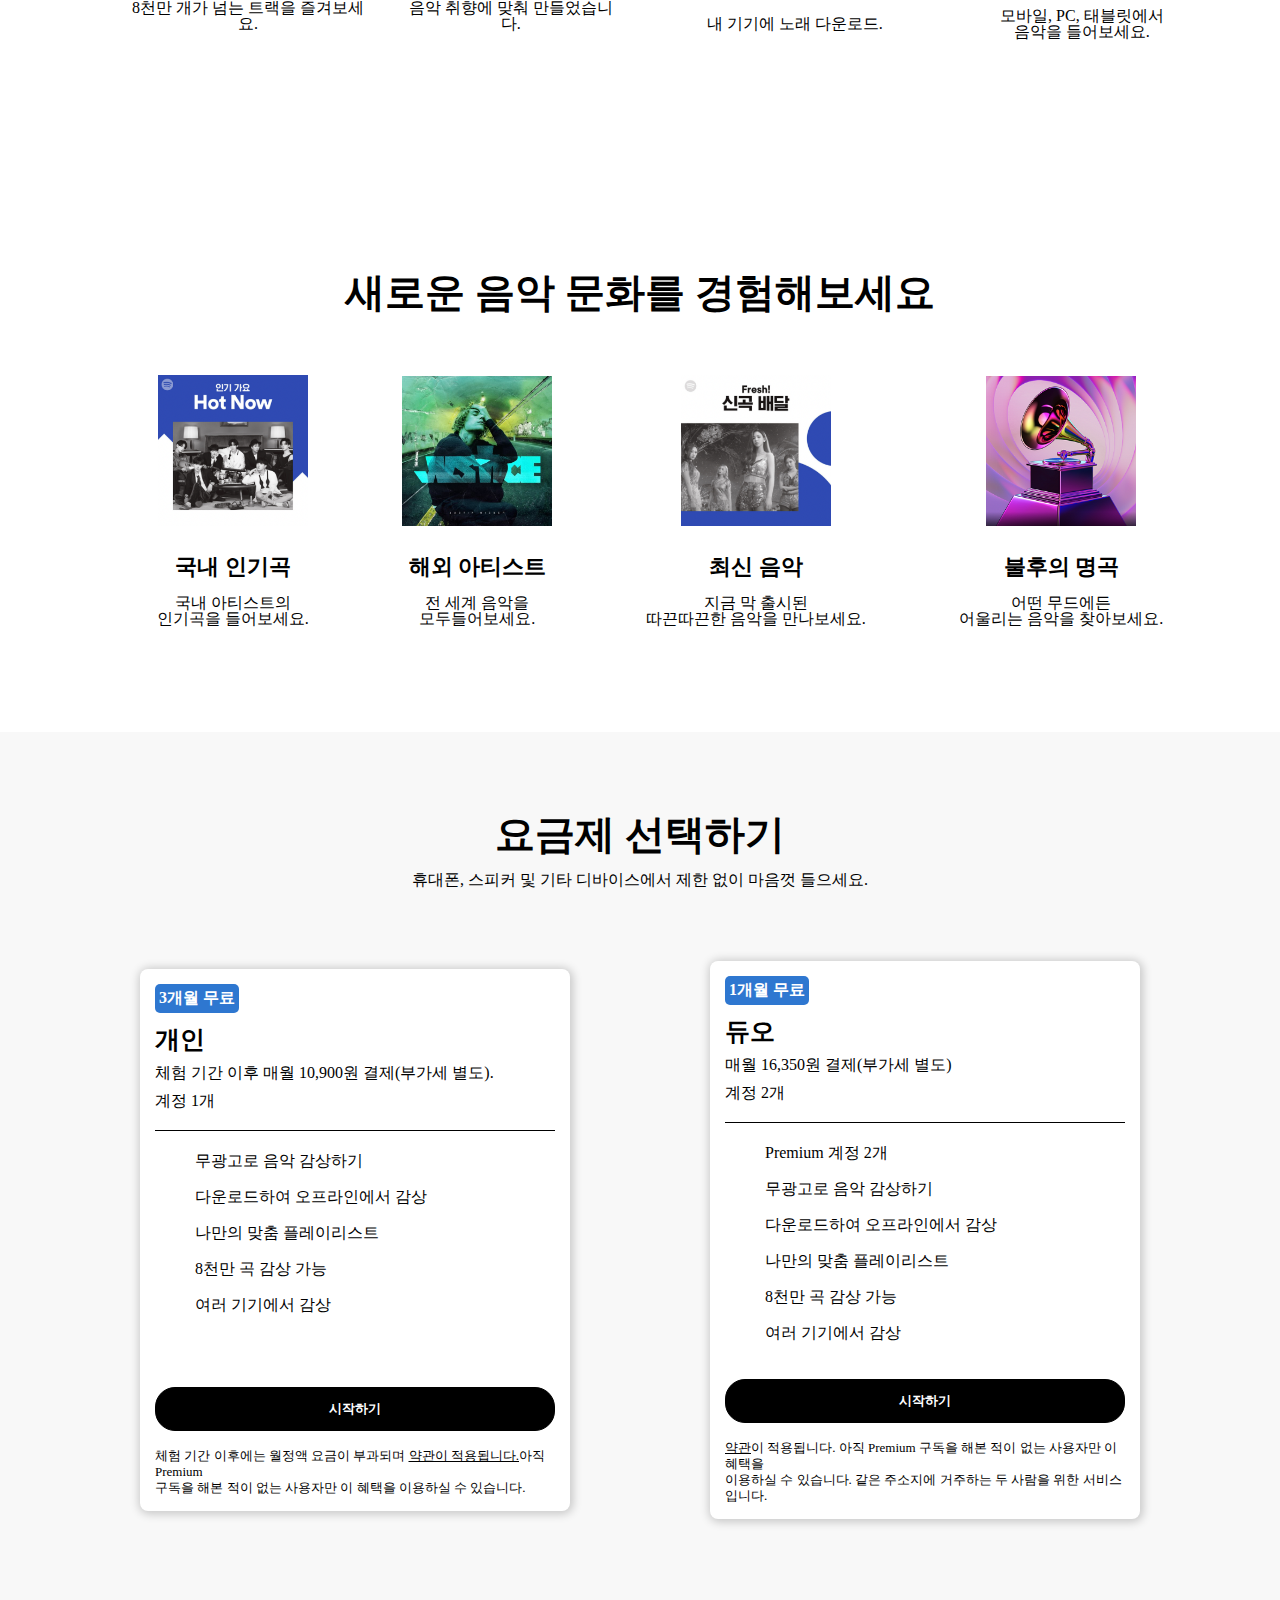
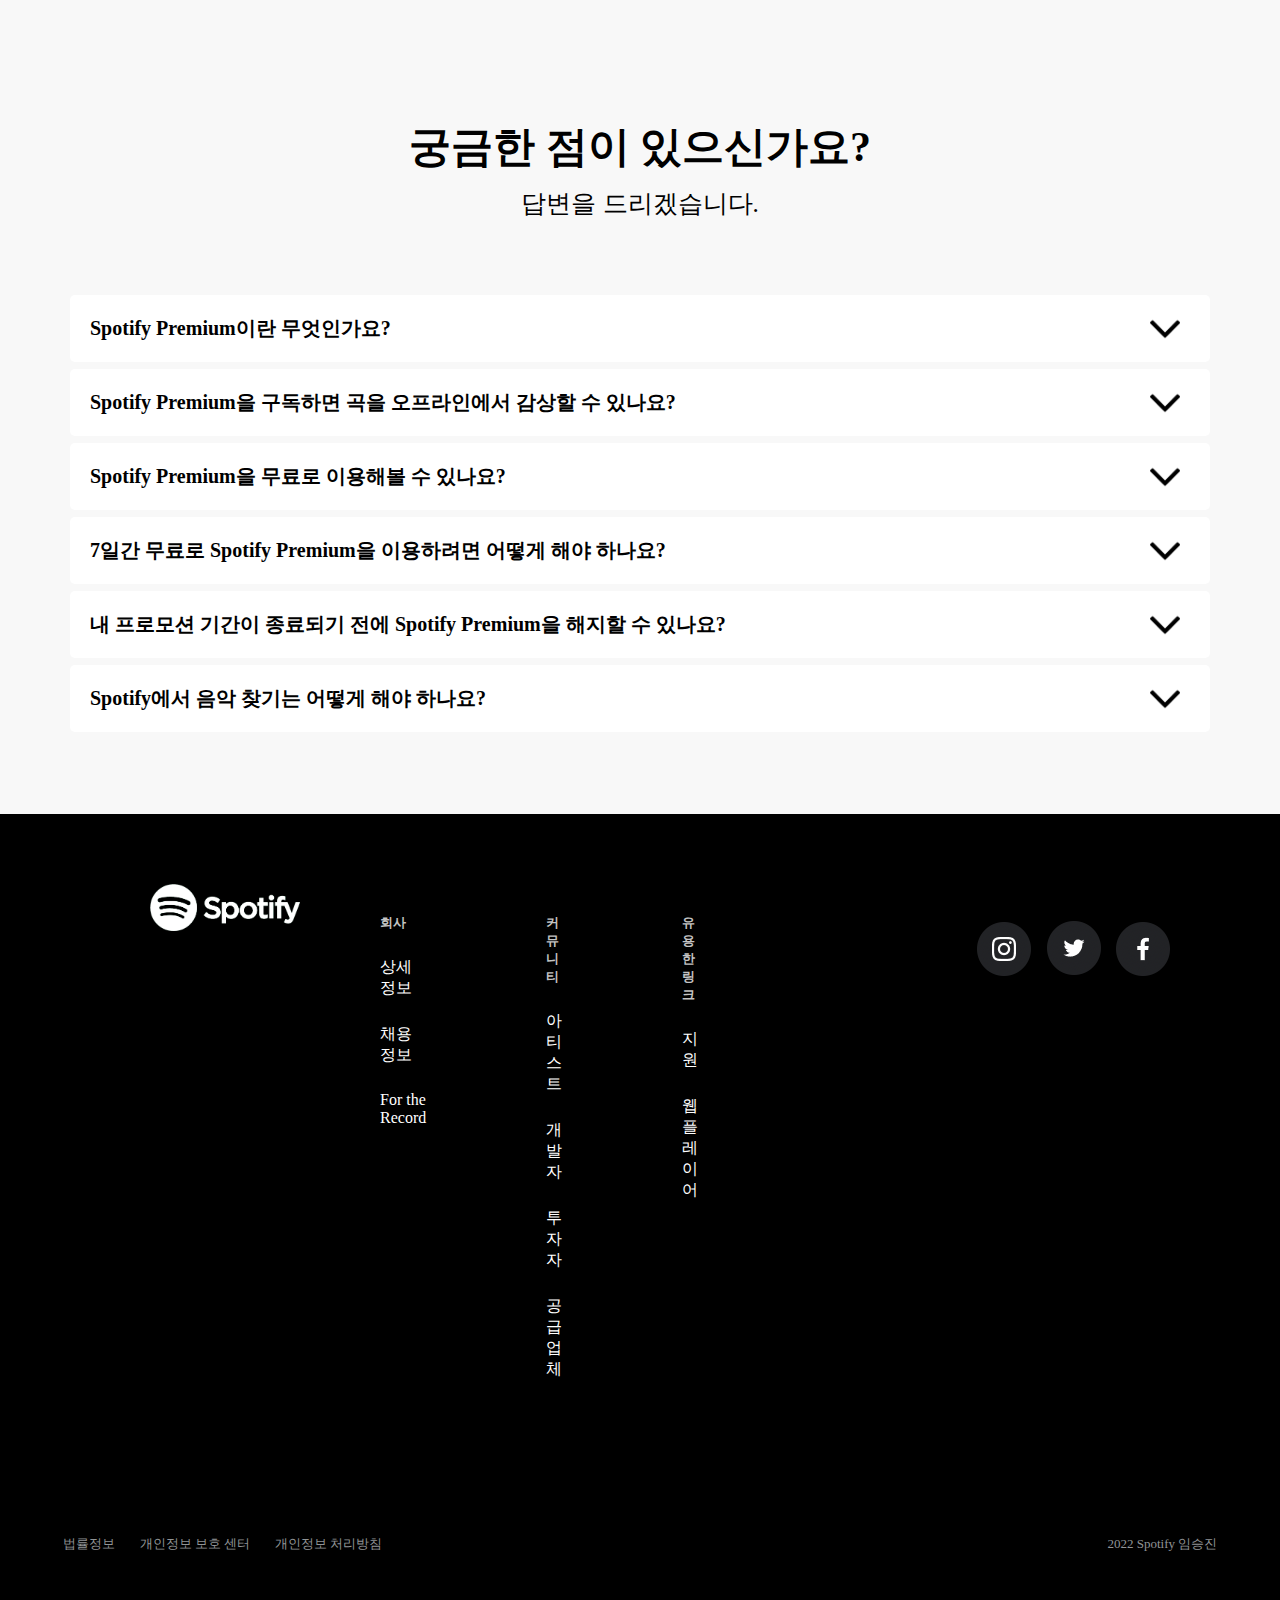
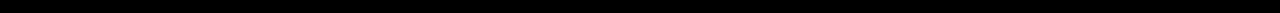
==== commit d059939a: "Update index.html" ====
--- a/index.html
+++ b/index.html
@@ -6,7 +6,7 @@
     <meta name="viewport" content="width=device-width, initial-scale=1.0">
     <meta property="og:title" content="Spotify (임승진)">
     <meta property="og:description" content="Clone - Spotify">
-    <meta property="og:image" content="hellow.png">
+    <meta property="og:image" content="img/hello.png">
     <title>Spotify (임승진)</title>
     <link rel="stylesheet" href="style.css">
 </head>
@@ -246,4 +246,4 @@
             </div>
     <script src="js.js"></script>
     </body>
-    </html>
+</html>
--- a/style.css
+++ b/style.css
@@ -0,0 +1,527 @@
+* {
+    margin: 0 auto;
+    padding: 0 auto;
+}
+
+a {
+    color: inherit;
+}
+
+button:hover {
+    background-color: rgba(0, 0, 0, 0.8);
+}
+
+/* */
+
+#warp a {
+    text-decoration: none;
+    color: inherit;
+}
+
+#none {
+    color: black;
+    border-right: 1px solid white;
+}
+
+header {
+    height: 103px;
+    background-color: black;
+}
+
+header .logo {
+    float: left;
+    margin-right:5px;
+    margin-top: 8px;
+}
+
+header .header_title {
+    float: left;
+    margin-top: 37px;
+    margin-right: 510px;
+    color: white;
+    font-size: 27px;
+}
+
+header .logo img {
+    width: 40px;
+    margin-top: 22px;
+}
+
+header .menu {
+    justify-content: space-between;
+}
+
+ #warp{
+    display: flex;
+    justify-content: center;
+    text-align: center;  
+}
+
+header .menu li {
+    display: inline-block;
+    margin: 43px 30px 0px 0px; /* */  
+    color: white;
+    font-weight: bold;
+}
+
+.menu li:hover {
+    color: #1ED45F;
+}
+
+#sign {
+    color: #c3c3c3;
+}
+
+#login {
+    color: #c3c3c3;
+    margin-right: -20px;
+}
+
+
+#sign:hover {
+    color: #1ED45F;
+}
+
+#login:hover {
+    color: #1ED45F;
+}
+
+/* */
+
+.section {
+    background-color: #FFCDD2;
+    display: flex;
+    width: 100%;
+}
+
+
+.grap {
+    background-color: #FFCDD2;
+
+    display: flex;
+    align-items: center;
+}
+
+.space {
+    padding: 100px;
+}
+
+.main_img {
+    width: 400px;
+    margin-right: 40px;
+}
+
+.title {
+    font-size: 40px;
+    margin-bottom: 30px;
+}
+
+.text {
+    font-size: 25px;
+    margin-bottom: 7px;
+
+    font-weight: 400;
+}
+
+.text_2 {
+    font-size: 25px;
+    margin-bottom: 30px;
+}
+
+.alert {
+    font-size: 10px;
+    margin-top: 35px;
+    line-height: 16px;
+    margin-bottom: -60px;
+}
+
+#start {
+    background-color: black;
+    color: white;
+
+    width: 110px;
+    height: 50px;
+
+    border: 1px solid black;
+    border-radius: 30px;
+
+    font-weight: bold;
+    margin-right: 6px;
+
+}
+
+#start:hover {
+    background-color: rgba(0, 0, 0, 0.8);
+}
+
+#pay {
+    background-color: #FFCDD2;
+    color: black;
+
+    width: 128px;
+    height: 50px;
+
+    border: 1px solid black;
+    border-radius: 30px;
+
+    font-weight: bold;
+}
+
+#pay:hover {
+    background-color: rgb(255, 231, 233);
+}
+
+.hi {
+    display: inline;
+}
+
+/* */
+
+.section_2 {
+    display: flex;
+    flex-direction: column;
+    justify-content: center;
+    align-items: center;
+    text-align: center;
+
+    padding: 110px;
+    padding-bottom: 170px;
+    margin-bottom: 80px;
+    background-color: rgb(248, 248, 248);
+}
+
+.section_2_title {
+    font-size: 40px;
+    font-weight: bold;
+    text-align: center;
+}
+
+.section_2_text {
+    font-size: 24px;
+    margin-top: 30px;
+    margin-bottom: 30px;
+}
+
+.section_2 .google img {
+    width: 150px;
+    border-radius: 7px;
+    margin-right: 5px;
+}
+
+.section_2 .app img {
+    width: 130px;
+    border-radius: 7px;
+}
+
+/* */
+.section_3 {
+    margin-bottom: 200px;
+}
+
+.section_3_list {
+    margin-top: 80px;
+
+    width: 1100px;
+
+    display: flex;
+    flex-direction: row;
+    justify-content: center;
+    align-items: center;
+
+}
+
+.section_3 ul, .section_4 ul{
+    float: left;
+    text-align: center;
+    list-style: none;
+    line-height: 16px;
+    margin-top: -25px;
+
+}
+
+
+.section_3_list img{
+    width: 150px;
+}
+
+.section_3_list ul :nth-child(2) {
+    font-weight: bold;
+    font-size: 22px;
+    margin-top: 30px;
+    margin-bottom: 20px;
+}
+
+/* */
+
+.section_4 {
+    margin-bottom: 80px;
+}
+
+/* */
+
+.section_5_title {
+    background-color: rgb(248, 248, 248);
+    text-align: center;
+}
+
+.section_5_title :nth-child(1) {
+    font-size: 40px;
+    font-weight: bold;
+    padding-top: 75px;
+    margin-bottom: 8px;
+}
+
+
+.section_5 {
+    background-color: rgb(248, 248, 248);
+    display: flex;
+    flex-direction: row;
+    justify-content: center;
+    align-items: center;
+}
+
+.section_5_box {
+    background-color: white;
+    width: 400px;
+
+    border-radius: 8px;
+    box-shadow: 1px 1px 10px 2px rgba(0, 0, 0, 0.2);
+
+    padding: 15px; 
+    margin: 70px;
+
+}
+
+.month {
+    background-color: rgb(46, 119, 208);
+    color: white;
+    font-weight: bold;
+    font-size: 16px;
+    padding: 4px;
+    display: inline-block;
+    border-radius: 5px;
+    margin-bottom: 10px;
+}
+
+.type {
+    font-size: 25px;
+    font-weight: bold;
+    margin-bottom: 7px;
+}
+
+.month_ {
+    margin-bottom: 7px;
+}
+
+.border {
+    color: white;
+    border-bottom: 1px solid black;
+}
+
+.section_5 ul {
+    margin-top: 20px;
+}
+
+.section_5 li {
+    margin-bottom: 15px;
+}
+
+.start {
+    background-color: black;
+    color: white;
+    width: 400px;
+    font-weight: bold;
+    font-size: 13px;
+    border: 1px solid black;
+    border-radius: 20px;
+    padding: 12px;
+    margin-top: 20px;
+}
+
+.alert_2 {
+    font-size: 13px;
+    margin-top: 17px;
+    line-height: 16px;
+}
+
+/* */
+
+.section_6 {
+    background-color: rgb(248, 248, 248);
+    text-align: center;
+    padding-bottom: 75px;
+}
+
+.section_6_title {
+    padding-top: 130px;
+    font-size: 42px;
+    font-weight: bolder;
+}
+
+.section_6 .give {
+    font-size: 25px;
+    margin-top: 12px;
+    margin-bottom: 75px;
+}
+
+/* accordion */
+
+input[id*="answer"] {
+    display: none;
+}
+
+input[id*="answer"] + label {
+    display: block;
+    background-color: white;
+    padding: 20px;
+    border-radius: 5px;
+    font-weight: bold;
+    font-size: 20px;
+    text-align: start;
+    cursor: pointer;
+    position: relative;
+}
+
+input[id*="answer"] + label em {
+    position: absolute;
+    top: 50%;
+    right: 30px;
+    width: 30px;
+    height: 30px;
+    margin-top: -15px;
+    display: inline-block;
+    background: url(img/arrow_down.png) 0 0 no-repeat;
+    background-size: 100%;
+}
+
+input[id*="answer"] + label + div {
+    max-height: 0;
+    overflow: hidden;
+    background-color: white;
+    font-size: 16px;
+    font-weight: 500;
+    margin-bottom: 4px;
+    margin-top: 3px;
+    text-align: start;
+}
+
+input[id*="answer"] + label + div p {
+    display: inline-block;
+    padding: 20px;
+}
+
+input[id*="answer"]:checked + label + div {
+    max-height: 100px;
+    padding: 20px;
+}
+
+input[id*="answer"]:checked + label{
+    background-color: rgba(0, 0, 0, 0.1);
+    color: #1ED45F;
+
+}
+
+input[id*="answer"]:checked + label em {
+    background-position: 0 -30px;
+}
+
+.accordion {
+    width: 1140px;
+}
+
+.accordion label:hover {
+    color: #1ED45F;
+}
+
+/* */
+
+.footer {
+    background-color: black;
+    color: white;
+    padding: 100px;
+    display: flex;
+}
+
+.footer_grap {
+    display: flex;
+}
+
+.footer img {
+    width: 150px;
+    margin-top: -30px;
+    margin-right: 40px;
+    margin-left: 50px;
+}
+
+
+.footer_grap_list ul,li {
+    list-style: none;
+    margin-bottom: 25px;
+    display: block;
+}
+
+.footer_grap ul {
+    margin-right: 80px;
+}
+
+.footer_title {
+    font-weight: 700;
+    color: #c3c3c3;
+    font-size: 13px;
+}
+
+.footer_img_ul {
+    display: flex;
+    margin-left: 300px;
+}
+
+.footer_img_ul img {
+    width: 60px;
+    margin: 5px;
+}
+
+#footer_img_3 {
+    margin-right: -30px;
+}
+
+#footer_img_1 {
+    margin-left: -150px;
+}
+
+.footer_grap a {
+    text-decoration: none;
+}
+
+.footer_grap a:hover {
+    color:#1ED45F;
+}
+/* */
+.last {
+    background-color: black;
+    color: rgb(145, 148, 150);
+    padding-top: 30px;
+    padding-bottom: 60px;
+
+    display: flex;
+    flex-direction: row;
+    justify-content: center;
+    align-items: center;
+}
+
+.last :nth-child(1) {
+    font-size: 13px;
+    display: flex;
+}
+
+.last a {
+    text-decoration: none;
+    margin-right: 25px;
+}
+
+.last a:hover{
+    color: #1ED45F;
+}
+
+.last p {
+    margin-left: 700px;
+}